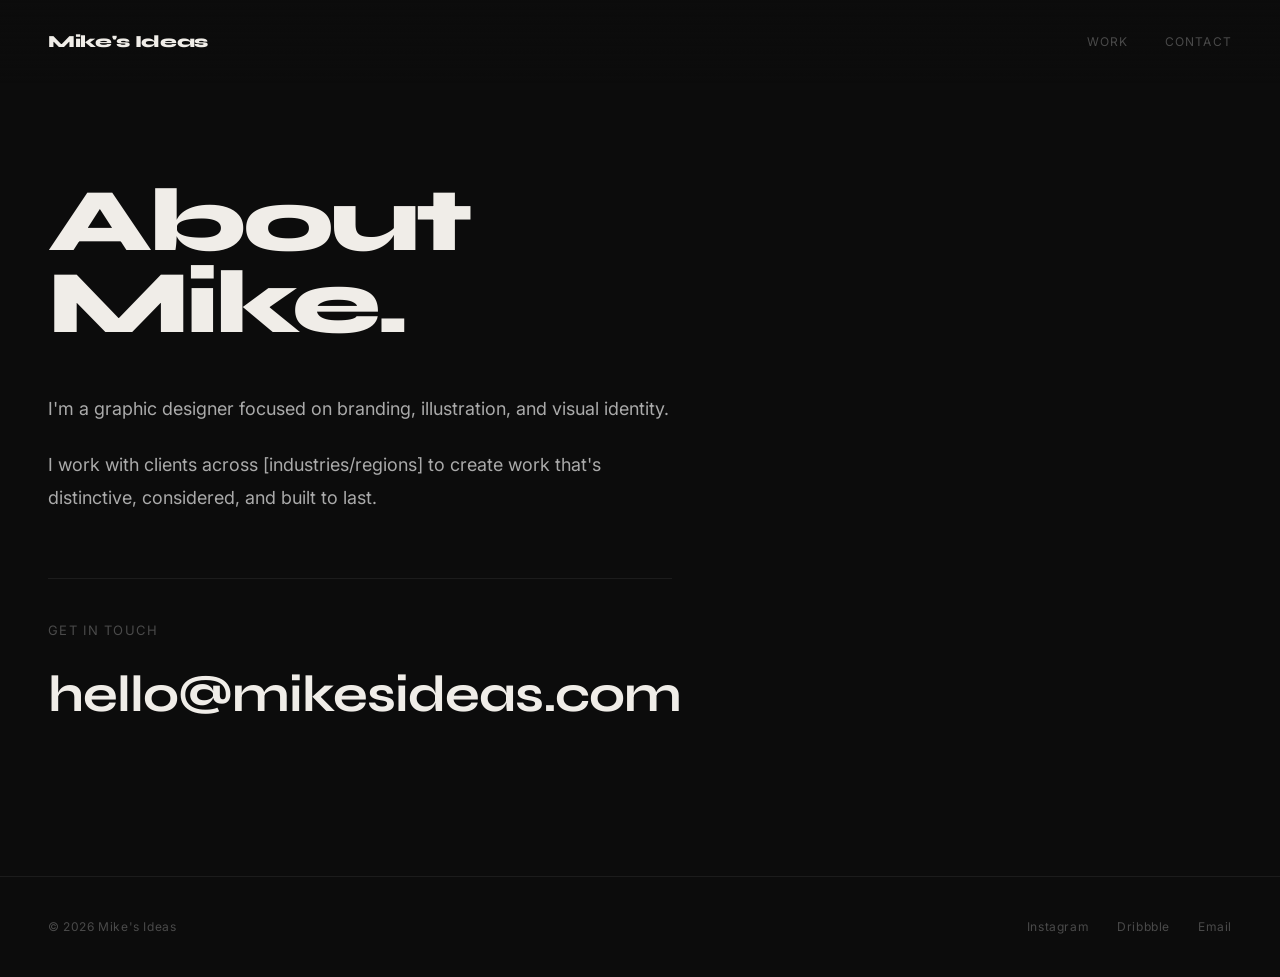
==== about.html @ 26dcf196 "Initial portfolio" ====
<!DOCTYPE html>
<html lang="en">
<head>
  <meta charset="UTF-8" />
  <meta name="viewport" content="width=device-width, initial-scale=1.0" />
  <title>About — Mike's Ideas</title>

  <link rel="preconnect" href="https://fonts.googleapis.com" />
  <link rel="preconnect" href="https://fonts.gstatic.com" crossorigin />
  <link href="https://fonts.googleapis.com/css2?family=Syne:wght@700;800&family=Inter:wght@300;400&display=swap" rel="stylesheet" />
  <link rel="stylesheet" href="css/style.css" />

  <style>
    .about-wrap {
      padding: 180px 48px 140px;
      max-width: 720px;
    }
    .about-wrap h1 {
      font-family: var(--font-display);
      font-size: clamp(40px, 7vw, 96px);
      font-weight: 800;
      letter-spacing: -0.04em;
      line-height: 0.92;
      margin-bottom: 48px;
    }
    .about-wrap p {
      font-size: 18px;
      line-height: 1.8;
      color: #aaa;
      margin-bottom: 24px;
    }
    .about-wrap a {
      color: var(--fg);
      border-bottom: 1px solid #333;
      padding-bottom: 1px;
      transition: border-color 0.2s;
    }
    .about-wrap a:hover {
      border-color: var(--fg);
    }
    .about-contact {
      margin-top: 64px;
      padding-top: 40px;
      border-top: 1px solid var(--border);
    }
    .about-contact p {
      font-size: 13px;
      letter-spacing: 0.1em;
      text-transform: uppercase;
      color: var(--muted);
      margin-bottom: 12px;
    }
    .about-contact a {
      font-family: var(--font-display);
      font-size: clamp(28px, 4vw, 52px);
      font-weight: 700;
      letter-spacing: -0.02em;
      border: none;
      color: var(--fg);
      transition: opacity 0.2s;
    }
    .about-contact a:hover {
      opacity: 0.6;
    }
    @media (max-width: 768px) {
      .about-wrap { padding: 140px 24px 100px; }
    }
  </style>
</head>
<body>

  <!-- ─── Header ─── -->
  <header>
    <a class="logo" href="index.html">Mike's Ideas</a>
    <nav>
      <a href="index.html">Work</a>
      <a href="mailto:hello@mikesideas.com">Contact</a>
    </nav>
  </header>

  <!-- ─── About ─── -->
  <div class="about-wrap">
    <h1>About<br>Mike.</h1>

    <p>
      I'm a graphic designer focused on branding, illustration, and visual identity.
      <!-- Edit this paragraph to tell your story. -->
    </p>

    <p>
      I work with clients across [industries/regions] to create work that's
      distinctive, considered, and built to last.
    </p>

    <div class="about-contact">
      <p>Get in touch</p>
      <a href="mailto:hello@mikesideas.com">hello@mikesideas.com</a>
    </div>
  </div>

  <!-- ─── Footer ─── -->
  <footer>
    <span>© <script>document.write(new Date().getFullYear())</script> Mike's Ideas</span>
    <div class="footer-links">
      <a href="https://instagram.com/" target="_blank" rel="noopener">Instagram</a>
      <a href="https://dribbble.com/" target="_blank" rel="noopener">Dribbble</a>
      <a href="mailto:hello@mikesideas.com">Email</a>
    </div>
  </footer>

</body>
</html>
---- css/style.css ----
/* ─── Reset & Variables ─── */
:root {
  --bg: #0c0c0c;
  --fg: #f0ede8;
  --muted: #4a4a4a;
  --border: #1c1c1c;
  --font-display: 'Syne', sans-serif;
  --font-body: 'Inter', sans-serif;
}

*, *::before, *::after {
  margin: 0;
  padding: 0;
  box-sizing: border-box;
}

html {
  scroll-behavior: smooth;
}

body {
  background: var(--bg);
  color: var(--fg);
  font-family: var(--font-body);
  font-size: 15px;
  line-height: 1.6;
  -webkit-font-smoothing: antialiased;
  overflow-x: hidden;
}

a {
  color: inherit;
  text-decoration: none;
}

img {
  display: block;
  max-width: 100%;
}

/* ─── Header ─── */
header {
  position: fixed;
  top: 0;
  left: 0;
  right: 0;
  z-index: 100;
  display: flex;
  justify-content: space-between;
  align-items: center;
  padding: 28px 48px;
  background: linear-gradient(to bottom, rgba(12,12,12,0.95) 0%, transparent 100%);
}

.logo {
  font-family: var(--font-display);
  font-size: 17px;
  font-weight: 800;
  letter-spacing: -0.02em;
  color: var(--fg);
  transition: opacity 0.2s;
}

.logo:hover {
  opacity: 0.6;
}

nav {
  display: flex;
  gap: 36px;
  align-items: center;
}

nav a {
  font-size: 12px;
  letter-spacing: 0.1em;
  text-transform: uppercase;
  color: var(--muted);
  transition: color 0.2s;
}

nav a:hover {
  color: var(--fg);
}

/* ─── Hero ─── */
.hero {
  padding: 180px 48px 100px;
}

.hero-eyebrow {
  font-size: 12px;
  letter-spacing: 0.15em;
  text-transform: uppercase;
  color: var(--muted);
  margin-bottom: 24px;
}

.hero h1 {
  font-family: var(--font-display);
  font-size: clamp(52px, 9vw, 130px);
  font-weight: 800;
  line-height: 0.92;
  letter-spacing: -0.04em;
  color: var(--fg);
  max-width: 900px;
}

/* ─── Projects List ─── */
.projects-section {
  padding: 60px 48px 140px;
}

.projects-label {
  font-size: 11px;
  letter-spacing: 0.15em;
  text-transform: uppercase;
  color: var(--muted);
  margin-bottom: 32px;
}

.project-item {
  display: grid;
  grid-template-columns: 52px 1fr auto;
  align-items: center;
  gap: 32px;
  padding: 28px 0;
  border-top: 1px solid var(--border);
  cursor: pointer;
  position: relative;
  transition: border-color 0.3s;
}

.project-item:last-child {
  border-bottom: 1px solid var(--border);
}

.project-item:hover {
  border-color: #333;
}

.project-index {
  font-size: 12px;
  color: var(--muted);
  font-variant-numeric: tabular-nums;
  font-family: var(--font-body);
  padding-top: 4px;
}

.project-main {
  display: flex;
  flex-direction: column;
  gap: 8px;
}

.project-title {
  font-family: var(--font-display);
  font-size: clamp(22px, 3.5vw, 44px);
  font-weight: 700;
  letter-spacing: -0.025em;
  line-height: 1;
  color: var(--fg);
  transition: transform 0.4s cubic-bezier(0.16, 1, 0.3, 1);
}

.project-item:hover .project-title {
  transform: translateX(10px);
}

.project-meta {
  display: flex;
  align-items: center;
  gap: 16px;
}

.project-categories {
  display: flex;
  gap: 6px;
  flex-wrap: wrap;
}

.project-category {
  font-size: 10px;
  text-transform: uppercase;
  letter-spacing: 0.1em;
  color: var(--muted);
  border: 1px solid var(--border);
  padding: 3px 10px;
  border-radius: 100px;
  transition: border-color 0.2s, color 0.2s;
}

.project-item:hover .project-category {
  border-color: #333;
  color: #888;
}

.project-year {
  font-size: 12px;
  color: var(--muted);
}

.project-arrow {
  font-size: 24px;
  color: var(--muted);
  opacity: 0;
  transform: translateX(-8px);
  transition: opacity 0.3s, transform 0.3s cubic-bezier(0.16, 1, 0.3, 1);
}

.project-item:hover .project-arrow {
  opacity: 1;
  transform: translateX(0);
}

/* ─── Cursor Preview Image ─── */
#cursor-preview {
  position: fixed;
  pointer-events: none;
  z-index: 200;
  width: 320px;
  height: 220px;
  object-fit: cover;
  opacity: 0;
  transition: opacity 0.35s ease;
  transform: translate(-50%, -60%);
  border-radius: 2px;
  will-change: transform;
}

#cursor-preview.visible {
  opacity: 1;
}

/* ─── Footer ─── */
footer {
  padding: 40px 48px;
  border-top: 1px solid var(--border);
  display: flex;
  justify-content: space-between;
  align-items: center;
  color: var(--muted);
  font-size: 12px;
  letter-spacing: 0.05em;
}

.footer-links {
  display: flex;
  gap: 28px;
}

.footer-links a {
  color: var(--muted);
  transition: color 0.2s;
}

.footer-links a:hover {
  color: var(--fg);
}


/* ════════════════════════════════════════
   PROJECT DETAIL PAGE
   ════════════════════════════════════════ */

.back-link {
  position: fixed;
  top: 28px;
  left: 48px;
  z-index: 100;
  display: flex;
  align-items: center;
  gap: 8px;
  font-size: 12px;
  letter-spacing: 0.1em;
  text-transform: uppercase;
  color: var(--muted);
  transition: color 0.2s;
}

.back-link:hover {
  color: var(--fg);
}

.back-link svg {
  transition: transform 0.2s;
}

.back-link:hover svg {
  transform: translateX(-3px);
}

/* Project Hero */
.project-hero {
  width: 100%;
  height: 70vh;
  min-height: 480px;
  overflow: hidden;
  position: relative;
  background: #111;
}

.project-hero img {
  width: 100%;
  height: 100%;
  object-fit: cover;
  opacity: 0.9;
}

/* Project Info */
.project-info {
  padding: 64px 48px 48px;
  max-width: 800px;
}

.project-info-categories {
  display: flex;
  gap: 8px;
  margin-bottom: 20px;
  flex-wrap: wrap;
}

.project-info-category {
  font-size: 11px;
  text-transform: uppercase;
  letter-spacing: 0.1em;
  color: var(--muted);
  border: 1px solid var(--border);
  padding: 4px 12px;
  border-radius: 100px;
}

.project-info h1 {
  font-family: var(--font-display);
  font-size: clamp(36px, 6vw, 80px);
  font-weight: 800;
  letter-spacing: -0.035em;
  line-height: 0.95;
  margin-bottom: 24px;
}

.project-info-meta {
  font-size: 12px;
  color: var(--muted);
  letter-spacing: 0.05em;
  margin-bottom: 28px;
  text-transform: uppercase;
}

.project-info p {
  font-size: 16px;
  line-height: 1.75;
  color: #aaa;
  max-width: 560px;
}

/* Project Images */
.project-images {
  padding: 48px;
  columns: 2;
  column-gap: 16px;
}

.project-images img {
  width: 100%;
  margin-bottom: 16px;
  break-inside: avoid;
  border-radius: 2px;
  opacity: 0;
  transform: translateY(20px);
  transition: opacity 0.6s ease, transform 0.6s ease;
}

.project-images img.in-view {
  opacity: 1;
  transform: translateY(0);
}

/* ─── Page Transition ─── */
.page-transition {
  position: fixed;
  inset: 0;
  background: var(--bg);
  z-index: 9999;
  transform: translateY(100%);
  transition: transform 0.5s cubic-bezier(0.76, 0, 0.24, 1);
}

.page-transition.active {
  transform: translateY(0);
}

/* ─── Error State ─── */
.error-state {
  padding: 200px 48px;
  text-align: center;
}

.error-state h2 {
  font-family: var(--font-display);
  font-size: 48px;
  margin-bottom: 16px;
}

.error-state p {
  color: var(--muted);
}

/* ─── Responsive ─── */
@media (max-width: 768px) {
  header {
    padding: 20px 24px;
  }

  .hero {
    padding: 140px 24px 64px;
  }

  .projects-section {
    padding: 40px 24px 100px;
  }

  .project-item {
    grid-template-columns: 36px 1fr auto;
    gap: 16px;
    padding: 20px 0;
  }

  .project-arrow {
    display: none;
  }

  footer {
    padding: 32px 24px;
    flex-direction: column;
    gap: 16px;
    text-align: center;
  }

  .back-link {
    left: 24px;
    top: 20px;
  }

  .project-info {
    padding: 40px 24px 32px;
  }

  .project-images {
    padding: 24px;
    columns: 1;
  }

  #cursor-preview {
    display: none;
  }
}
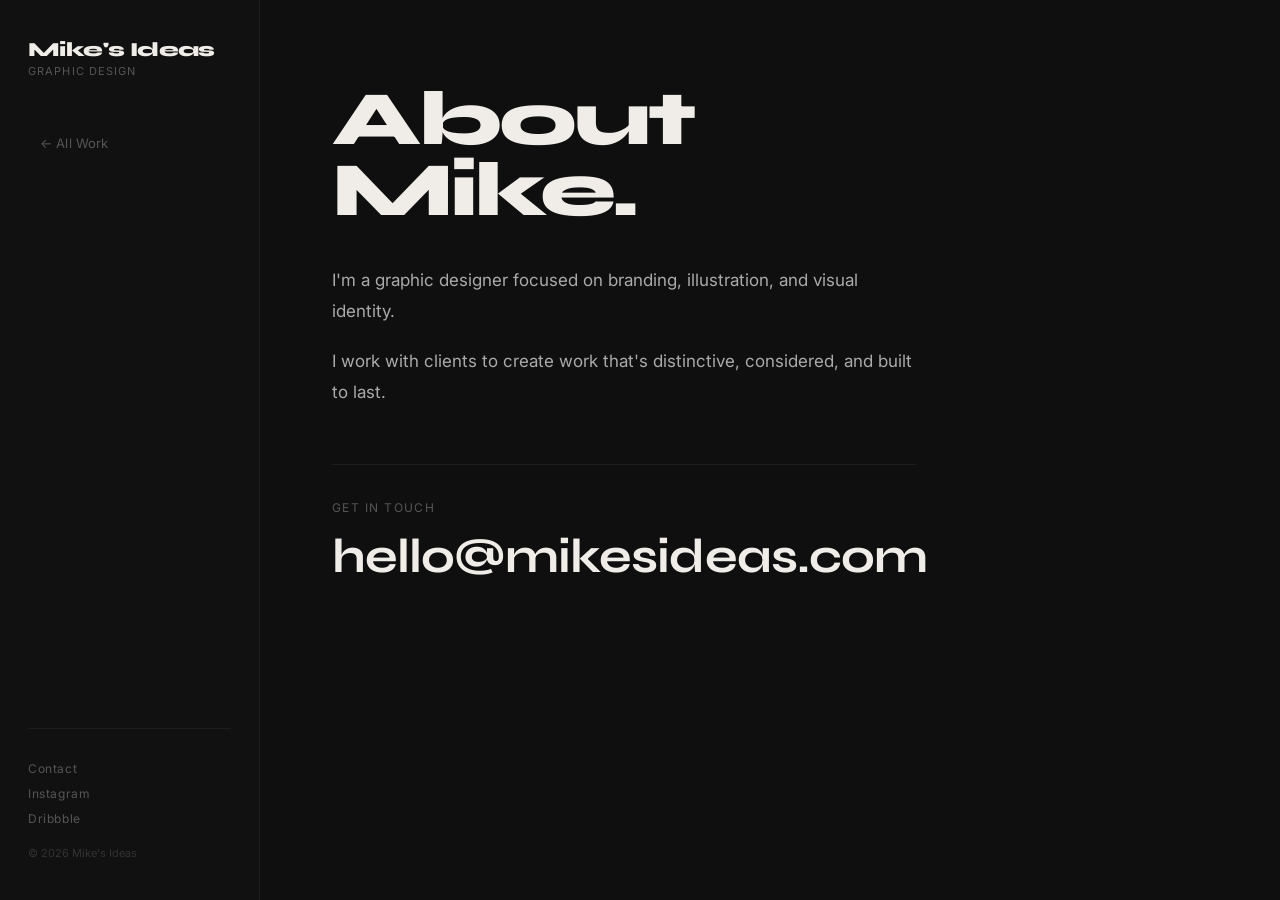
==== commit dd85d849: "Redesign: masonry grid + sidebar + lightbox popout" ====
--- a/about.html
+++ b/about.html
@@ -4,109 +4,48 @@
   <meta charset="UTF-8" />
   <meta name="viewport" content="width=device-width, initial-scale=1.0" />
   <title>About — Mike's Ideas</title>
-
   <link rel="preconnect" href="https://fonts.googleapis.com" />
   <link rel="preconnect" href="https://fonts.gstatic.com" crossorigin />
   <link href="https://fonts.googleapis.com/css2?family=Syne:wght@700;800&family=Inter:wght@300;400&display=swap" rel="stylesheet" />
   <link rel="stylesheet" href="css/style.css" />
-
-  <style>
-    .about-wrap {
-      padding: 180px 48px 140px;
-      max-width: 720px;
-    }
-    .about-wrap h1 {
-      font-family: var(--font-display);
-      font-size: clamp(40px, 7vw, 96px);
-      font-weight: 800;
-      letter-spacing: -0.04em;
-      line-height: 0.92;
-      margin-bottom: 48px;
-    }
-    .about-wrap p {
-      font-size: 18px;
-      line-height: 1.8;
-      color: #aaa;
-      margin-bottom: 24px;
-    }
-    .about-wrap a {
-      color: var(--fg);
-      border-bottom: 1px solid #333;
-      padding-bottom: 1px;
-      transition: border-color 0.2s;
-    }
-    .about-wrap a:hover {
-      border-color: var(--fg);
-    }
-    .about-contact {
-      margin-top: 64px;
-      padding-top: 40px;
-      border-top: 1px solid var(--border);
-    }
-    .about-contact p {
-      font-size: 13px;
-      letter-spacing: 0.1em;
-      text-transform: uppercase;
-      color: var(--muted);
-      margin-bottom: 12px;
-    }
-    .about-contact a {
-      font-family: var(--font-display);
-      font-size: clamp(28px, 4vw, 52px);
-      font-weight: 700;
-      letter-spacing: -0.02em;
-      border: none;
-      color: var(--fg);
-      transition: opacity 0.2s;
-    }
-    .about-contact a:hover {
-      opacity: 0.6;
-    }
-    @media (max-width: 768px) {
-      .about-wrap { padding: 140px 24px 100px; }
-    }
-  </style>
 </head>
 <body>
 
-  <!-- ─── Header ─── -->
-  <header>
-    <a class="logo" href="index.html">Mike's Ideas</a>
-    <nav>
-      <a href="index.html">Work</a>
-      <a href="mailto:hello@mikesideas.com">Contact</a>
-    </nav>
-  </header>
+  <aside class="sidebar">
+    <div class="sidebar-top">
+      <div class="logo">
+        <a href="index.html" class="logo-name">Mike's Ideas</a>
+        <span class="logo-sub">Graphic Design</span>
+      </div>
+      <nav class="filter-nav">
+        <a href="index.html" class="filter-btn">← All Work</a>
+      </nav>
+    </div>
+    <div class="sidebar-bottom">
+      <div class="sidebar-links">
+        <a href="mailto:hello@mikesideas.com">Contact</a>
+        <a href="https://instagram.com/" target="_blank" rel="noopener">Instagram</a>
+        <a href="https://dribbble.com/" target="_blank" rel="noopener">Dribbble</a>
+      </div>
+      <p class="sidebar-copy">© <script>document.write(new Date().getFullYear())</script> Mike's Ideas</p>
+    </div>
+  </aside>
 
-  <!-- ─── About ─── -->
-  <div class="about-wrap">
-    <h1>About<br>Mike.</h1>
-
-    <p>
-      I'm a graphic designer focused on branding, illustration, and visual identity.
-      <!-- Edit this paragraph to tell your story. -->
-    </p>
-
-    <p>
-      I work with clients across [industries/regions] to create work that's
-      distinctive, considered, and built to last.
-    </p>
-
-    <div class="about-contact">
-      <p>Get in touch</p>
-      <a href="mailto:hello@mikesideas.com">hello@mikesideas.com</a>
+  <main class="main">
+    <div class="about-wrap">
+      <h1>About<br>Mike.</h1>
+      <p>
+        I'm a graphic designer focused on branding, illustration, and visual identity.
+      </p>
+      <p>
+        I work with clients to create work that's distinctive, considered, and built to last.
+      </p>
+      <div class="about-contact">
+        <p>Get in touch</p>
+        <a href="mailto:hello@mikesideas.com">hello@mikesideas.com</a>
+      </div>
     </div>
-  </div>
-
-  <!-- ─── Footer ─── -->
-  <footer>
-    <span>© <script>document.write(new Date().getFullYear())</script> Mike's Ideas</span>
-    <div class="footer-links">
-      <a href="https://instagram.com/" target="_blank" rel="noopener">Instagram</a>
-      <a href="https://dribbble.com/" target="_blank" rel="noopener">Dribbble</a>
-      <a href="mailto:hello@mikesideas.com">Email</a>
-    </div>
-  </footer>
+  </main>
 
 </body>
 </html>
--- a/css/style.css
+++ b/css/style.css
@@ -1,457 +1,453 @@
-/* ─── Reset & Variables ─── */
+/* ─────────────────────────────────────────
+   Mike's Ideas — Masonry Portfolio
+   ───────────────────────────────────────── */
+
 :root {
-  --bg: #0c0c0c;
+  --sidebar-w: 260px;
+  --bg: #0f0f0f;
+  --sidebar-bg: #111;
   --fg: #f0ede8;
-  --muted: #4a4a4a;
-  --border: #1c1c1c;
+  --muted: #555;
+  --border: #1e1e1e;
+  --accent: #f0ede8;
   --font-display: 'Syne', sans-serif;
   --font-body: 'Inter', sans-serif;
-}
-
-*, *::before, *::after {
-  margin: 0;
-  padding: 0;
-  box-sizing: border-box;
-}
-
-html {
-  scroll-behavior: smooth;
-}
+  --transition: 0.3s cubic-bezier(0.16, 1, 0.3, 1);
+}
+
+*, *::before, *::after { margin: 0; padding: 0; box-sizing: border-box; }
+
+html { height: 100%; }
 
 body {
   background: var(--bg);
   color: var(--fg);
   font-family: var(--font-body);
-  font-size: 15px;
-  line-height: 1.6;
   -webkit-font-smoothing: antialiased;
-  overflow-x: hidden;
-}
-
-a {
-  color: inherit;
-  text-decoration: none;
-}
-
-img {
-  display: block;
-  max-width: 100%;
-}
-
-/* ─── Header ─── */
-header {
+  display: flex;
+  min-height: 100vh;
+}
+
+a { color: inherit; text-decoration: none; }
+img { display: block; max-width: 100%; }
+button { cursor: pointer; border: none; background: none; color: inherit; font: inherit; }
+
+
+/* ════════════════════════════════
+   SIDEBAR
+   ════════════════════════════════ */
+
+.sidebar {
   position: fixed;
-  top: 0;
-  left: 0;
-  right: 0;
-  z-index: 100;
-  display: flex;
+  top: 0; left: 0; bottom: 0;
+  width: var(--sidebar-w);
+  background: var(--sidebar-bg);
+  border-right: 1px solid var(--border);
+  display: flex;
+  flex-direction: column;
   justify-content: space-between;
-  align-items: center;
-  padding: 28px 48px;
-  background: linear-gradient(to bottom, rgba(12,12,12,0.95) 0%, transparent 100%);
-}
-
+  padding: 40px 28px;
+  z-index: 50;
+  overflow-y: auto;
+}
+
+/* Logo */
 .logo {
+  display: flex;
+  flex-direction: column;
+  gap: 4px;
+  margin-bottom: 48px;
+}
+
+.logo-name {
   font-family: var(--font-display);
-  font-size: 17px;
+  font-size: 20px;
   font-weight: 800;
-  letter-spacing: -0.02em;
-  color: var(--fg);
-  transition: opacity 0.2s;
-}
-
-.logo:hover {
-  opacity: 0.6;
-}
-
-nav {
-  display: flex;
-  gap: 36px;
-  align-items: center;
-}
-
-nav a {
-  font-size: 12px;
+  letter-spacing: -0.03em;
+  line-height: 1;
+  color: var(--fg);
+}
+
+.logo-sub {
+  font-size: 11px;
   letter-spacing: 0.1em;
   text-transform: uppercase;
   color: var(--muted);
+}
+
+/* Filter Nav */
+.filter-nav {
+  display: flex;
+  flex-direction: column;
+  gap: 2px;
+}
+
+.filter-btn {
+  text-align: left;
+  padding: 9px 12px;
+  border-radius: 6px;
+  font-size: 13px;
+  letter-spacing: 0.01em;
+  color: var(--muted);
+  transition: background var(--transition), color var(--transition);
+  text-transform: capitalize;
+}
+
+.filter-btn:hover {
+  color: var(--fg);
+  background: rgba(255,255,255,0.04);
+}
+
+.filter-btn.active {
+  color: var(--fg);
+  background: rgba(255,255,255,0.08);
+  font-weight: 500;
+}
+
+/* Sidebar Bottom */
+.sidebar-bottom {
+  padding-top: 32px;
+  border-top: 1px solid var(--border);
+}
+
+.sidebar-links {
+  display: flex;
+  flex-direction: column;
+  gap: 10px;
+  margin-bottom: 20px;
+}
+
+.sidebar-links a {
+  font-size: 12px;
+  color: var(--muted);
+  letter-spacing: 0.05em;
   transition: color 0.2s;
 }
 
-nav a:hover {
-  color: var(--fg);
-}
-
-/* ─── Hero ─── */
-.hero {
-  padding: 180px 48px 100px;
-}
-
-.hero-eyebrow {
-  font-size: 12px;
-  letter-spacing: 0.15em;
-  text-transform: uppercase;
-  color: var(--muted);
-  margin-bottom: 24px;
-}
-
-.hero h1 {
+.sidebar-links a:hover { color: var(--fg); }
+
+.sidebar-copy {
+  font-size: 11px;
+  color: #333;
+}
+
+/* Mobile Header */
+.mobile-header {
+  display: none;
+  position: fixed;
+  top: 0; left: 0; right: 0;
+  z-index: 60;
+  height: 56px;
+  background: var(--sidebar-bg);
+  border-bottom: 1px solid var(--border);
+  padding: 0 20px;
+  align-items: center;
+  justify-content: space-between;
+}
+
+.menu-toggle {
+  display: flex;
+  flex-direction: column;
+  gap: 5px;
+  padding: 4px;
+}
+
+.menu-toggle span {
+  display: block;
+  width: 22px;
+  height: 1.5px;
+  background: var(--fg);
+  transition: var(--transition);
+}
+
+
+/* ════════════════════════════════
+   MAIN / MASONRY GRID
+   ════════════════════════════════ */
+
+.main {
+  margin-left: var(--sidebar-w);
+  padding: 24px;
+  flex: 1;
+  min-height: 100vh;
+}
+
+.masonry-grid {
+  columns: 3;
+  column-gap: 12px;
+}
+
+.grid-item {
+  break-inside: avoid;
+  margin-bottom: 12px;
+  position: relative;
+  overflow: hidden;
+  border-radius: 4px;
+  cursor: pointer;
+  background: #1a1a1a;
+}
+
+.grid-item img {
+  width: 100%;
+  height: auto;
+  display: block;
+  transition: transform 0.5s cubic-bezier(0.16, 1, 0.3, 1), opacity 0.4s ease;
+  opacity: 0;
+}
+
+.grid-item img.loaded {
+  opacity: 1;
+}
+
+.grid-item:hover img {
+  transform: scale(1.03);
+}
+
+/* Hover overlay */
+.grid-item-overlay {
+  position: absolute;
+  inset: 0;
+  background: linear-gradient(to top, rgba(0,0,0,0.75) 0%, transparent 50%);
+  opacity: 0;
+  transition: opacity var(--transition);
+  display: flex;
+  flex-direction: column;
+  justify-content: flex-end;
+  padding: 16px;
+}
+
+.grid-item:hover .grid-item-overlay {
+  opacity: 1;
+}
+
+.grid-item-title {
   font-family: var(--font-display);
-  font-size: clamp(52px, 9vw, 130px);
-  font-weight: 800;
-  line-height: 0.92;
-  letter-spacing: -0.04em;
-  color: var(--fg);
-  max-width: 900px;
-}
-
-/* ─── Projects List ─── */
-.projects-section {
-  padding: 60px 48px 140px;
-}
-
-.projects-label {
-  font-size: 11px;
-  letter-spacing: 0.15em;
-  text-transform: uppercase;
-  color: var(--muted);
-  margin-bottom: 32px;
-}
-
-.project-item {
-  display: grid;
-  grid-template-columns: 52px 1fr auto;
-  align-items: center;
-  gap: 32px;
-  padding: 28px 0;
-  border-top: 1px solid var(--border);
-  cursor: pointer;
-  position: relative;
-  transition: border-color 0.3s;
-}
-
-.project-item:last-child {
-  border-bottom: 1px solid var(--border);
-}
-
-.project-item:hover {
-  border-color: #333;
-}
-
-.project-index {
-  font-size: 12px;
-  color: var(--muted);
-  font-variant-numeric: tabular-nums;
-  font-family: var(--font-body);
-  padding-top: 4px;
-}
-
-.project-main {
-  display: flex;
-  flex-direction: column;
-  gap: 8px;
-}
-
-.project-title {
-  font-family: var(--font-display);
-  font-size: clamp(22px, 3.5vw, 44px);
+  font-size: 15px;
   font-weight: 700;
-  letter-spacing: -0.025em;
-  line-height: 1;
-  color: var(--fg);
-  transition: transform 0.4s cubic-bezier(0.16, 1, 0.3, 1);
-}
-
-.project-item:hover .project-title {
-  transform: translateX(10px);
-}
-
-.project-meta {
-  display: flex;
-  align-items: center;
-  gap: 16px;
-}
-
-.project-categories {
-  display: flex;
-  gap: 6px;
-  flex-wrap: wrap;
-}
-
-.project-category {
+  letter-spacing: -0.01em;
+  color: #fff;
+  line-height: 1.2;
+  margin-bottom: 4px;
+}
+
+.grid-item-cat {
   font-size: 10px;
   text-transform: uppercase;
   letter-spacing: 0.1em;
-  color: var(--muted);
-  border: 1px solid var(--border);
-  padding: 3px 10px;
-  border-radius: 100px;
-  transition: border-color 0.2s, color 0.2s;
-}
-
-.project-item:hover .project-category {
-  border-color: #333;
-  color: #888;
-}
-
-.project-year {
-  font-size: 12px;
-  color: var(--muted);
-}
-
-.project-arrow {
-  font-size: 24px;
-  color: var(--muted);
+  color: rgba(255,255,255,0.6);
+}
+
+.empty-state {
+  color: var(--muted);
+  font-size: 14px;
+  padding: 80px 0;
+  text-align: center;
+}
+
+
+/* ════════════════════════════════
+   LIGHTBOX
+   ════════════════════════════════ */
+
+.lightbox {
+  position: fixed;
+  inset: 0;
+  z-index: 200;
+  background: rgba(0,0,0,0.95);
+  display: flex;
+  align-items: center;
+  justify-content: center;
   opacity: 0;
-  transform: translateX(-8px);
-  transition: opacity 0.3s, transform 0.3s cubic-bezier(0.16, 1, 0.3, 1);
-}
-
-.project-item:hover .project-arrow {
+  pointer-events: none;
+  transition: opacity 0.3s ease;
+}
+
+.lightbox.open {
   opacity: 1;
-  transform: translateX(0);
-}
-
-/* ─── Cursor Preview Image ─── */
-#cursor-preview {
-  position: fixed;
-  pointer-events: none;
-  z-index: 200;
-  width: 320px;
-  height: 220px;
-  object-fit: cover;
-  opacity: 0;
-  transition: opacity 0.35s ease;
-  transform: translate(-50%, -60%);
-  border-radius: 2px;
-  will-change: transform;
-}
-
-#cursor-preview.visible {
-  opacity: 1;
-}
-
-/* ─── Footer ─── */
-footer {
-  padding: 40px 48px;
-  border-top: 1px solid var(--border);
-  display: flex;
-  justify-content: space-between;
+  pointer-events: all;
+}
+
+.lightbox-inner {
+  display: flex;
+  flex-direction: column;
   align-items: center;
-  color: var(--muted);
-  font-size: 12px;
-  letter-spacing: 0.05em;
-}
-
-.footer-links {
-  display: flex;
-  gap: 28px;
-}
-
-.footer-links a {
-  color: var(--muted);
-  transition: color 0.2s;
-}
-
-.footer-links a:hover {
-  color: var(--fg);
-}
-
-
-/* ════════════════════════════════════════
-   PROJECT DETAIL PAGE
-   ════════════════════════════════════════ */
-
-.back-link {
-  position: fixed;
-  top: 28px;
-  left: 48px;
-  z-index: 100;
+  max-width: 90vw;
+  max-height: 90vh;
+  gap: 20px;
+}
+
+.lightbox-img-wrap {
   display: flex;
   align-items: center;
-  gap: 8px;
-  font-size: 12px;
-  letter-spacing: 0.1em;
-  text-transform: uppercase;
-  color: var(--muted);
-  transition: color 0.2s;
-}
-
-.back-link:hover {
-  color: var(--fg);
-}
-
-.back-link svg {
-  transition: transform 0.2s;
-}
-
-.back-link:hover svg {
-  transform: translateX(-3px);
-}
-
-/* Project Hero */
-.project-hero {
-  width: 100%;
-  height: 70vh;
-  min-height: 480px;
+  justify-content: center;
+  max-height: 78vh;
   overflow: hidden;
-  position: relative;
-  background: #111;
-}
-
-.project-hero img {
-  width: 100%;
-  height: 100%;
-  object-fit: cover;
-  opacity: 0.9;
-}
-
-/* Project Info */
-.project-info {
-  padding: 64px 48px 48px;
-  max-width: 800px;
-}
-
-.project-info-categories {
-  display: flex;
-  gap: 8px;
-  margin-bottom: 20px;
-  flex-wrap: wrap;
-}
-
-.project-info-category {
+}
+
+.lightbox-img {
+  max-width: 85vw;
+  max-height: 78vh;
+  object-fit: contain;
+  border-radius: 3px;
+  transition: opacity 0.25s ease;
+}
+
+.lightbox-info {
+  text-align: center;
+}
+
+.lightbox-category {
   font-size: 11px;
   text-transform: uppercase;
-  letter-spacing: 0.1em;
-  color: var(--muted);
-  border: 1px solid var(--border);
-  padding: 4px 12px;
-  border-radius: 100px;
-}
-
-.project-info h1 {
+  letter-spacing: 0.12em;
+  color: var(--muted);
+  display: block;
+  margin-bottom: 6px;
+}
+
+.lightbox-title {
+  font-family: var(--font-display);
+  font-size: 22px;
+  font-weight: 700;
+  letter-spacing: -0.02em;
+  color: var(--fg);
+  margin-bottom: 6px;
+}
+
+.lightbox-desc {
+  font-size: 13px;
+  color: var(--muted);
+  max-width: 480px;
+}
+
+/* Lightbox Controls */
+.lightbox-close {
+  position: fixed;
+  top: 24px; right: 28px;
+  font-size: 24px;
+  color: var(--muted);
+  z-index: 210;
+  width: 40px; height: 40px;
+  display: flex; align-items: center; justify-content: center;
+  border-radius: 50%;
+  transition: color 0.2s, background 0.2s;
+}
+
+.lightbox-close:hover {
+  color: var(--fg);
+  background: rgba(255,255,255,0.08);
+}
+
+.lightbox-prev,
+.lightbox-next {
+  position: fixed;
+  top: 50%;
+  transform: translateY(-50%);
+  font-size: 48px;
+  color: var(--muted);
+  width: 60px; height: 80px;
+  display: flex; align-items: center; justify-content: center;
+  transition: color 0.2s;
+  z-index: 210;
+  line-height: 1;
+}
+
+.lightbox-prev { left: 12px; }
+.lightbox-next { right: 12px; }
+
+.lightbox-prev:hover,
+.lightbox-next:hover { color: var(--fg); }
+
+
+/* ════════════════════════════════
+   ABOUT PAGE
+   ════════════════════════════════ */
+
+.about-wrap {
+  max-width: 680px;
+  padding: 60px 48px 120px;
+}
+
+.about-wrap h1 {
   font-family: var(--font-display);
   font-size: clamp(36px, 6vw, 80px);
   font-weight: 800;
-  letter-spacing: -0.035em;
-  line-height: 0.95;
-  margin-bottom: 24px;
-}
-
-.project-info-meta {
+  letter-spacing: -0.04em;
+  line-height: 0.92;
+  margin-bottom: 40px;
+}
+
+.about-wrap p {
+  font-size: 17px;
+  line-height: 1.8;
+  color: #aaa;
+  margin-bottom: 20px;
+}
+
+.about-contact {
+  margin-top: 56px;
+  padding-top: 32px;
+  border-top: 1px solid var(--border);
+}
+
+.about-contact p {
+  font-size: 11px;
+  letter-spacing: 0.12em;
+  text-transform: uppercase;
+  color: var(--muted);
+  margin-bottom: 10px;
   font-size: 12px;
-  color: var(--muted);
-  letter-spacing: 0.05em;
-  margin-bottom: 28px;
-  text-transform: uppercase;
-}
-
-.project-info p {
-  font-size: 16px;
-  line-height: 1.75;
-  color: #aaa;
-  max-width: 560px;
-}
-
-/* Project Images */
-.project-images {
-  padding: 48px;
-  columns: 2;
-  column-gap: 16px;
-}
-
-.project-images img {
-  width: 100%;
-  margin-bottom: 16px;
-  break-inside: avoid;
-  border-radius: 2px;
-  opacity: 0;
-  transform: translateY(20px);
-  transition: opacity 0.6s ease, transform 0.6s ease;
-}
-
-.project-images img.in-view {
-  opacity: 1;
-  transform: translateY(0);
-}
-
-/* ─── Page Transition ─── */
-.page-transition {
-  position: fixed;
-  inset: 0;
-  background: var(--bg);
-  z-index: 9999;
-  transform: translateY(100%);
-  transition: transform 0.5s cubic-bezier(0.76, 0, 0.24, 1);
-}
-
-.page-transition.active {
-  transform: translateY(0);
-}
-
-/* ─── Error State ─── */
-.error-state {
-  padding: 200px 48px;
-  text-align: center;
-}
-
-.error-state h2 {
+}
+
+.about-contact a {
   font-family: var(--font-display);
-  font-size: 48px;
-  margin-bottom: 16px;
-}
-
-.error-state p {
-  color: var(--muted);
-}
-
-/* ─── Responsive ─── */
+  font-size: clamp(24px, 4vw, 48px);
+  font-weight: 700;
+  letter-spacing: -0.02em;
+  color: var(--fg);
+  transition: opacity 0.2s;
+}
+
+.about-contact a:hover { opacity: 0.5; }
+
+
+/* ════════════════════════════════
+   RESPONSIVE
+   ════════════════════════════════ */
+
+@media (max-width: 1100px) {
+  .masonry-grid { columns: 2; }
+}
+
 @media (max-width: 768px) {
-  header {
-    padding: 20px 24px;
+  :root { --sidebar-w: 0px; }
+
+  .sidebar {
+    transform: translateX(-100%);
+    width: 260px;
+    transition: transform var(--transition);
+    z-index: 70;
   }
 
-  .hero {
-    padding: 140px 24px 64px;
+  .sidebar.open {
+    transform: translateX(0);
   }
 
-  .projects-section {
-    padding: 40px 24px 100px;
+  .mobile-header { display: flex; }
+
+  .main {
+    margin-left: 0;
+    padding: 72px 12px 24px;
   }
 
-  .project-item {
-    grid-template-columns: 36px 1fr auto;
-    gap: 16px;
-    padding: 20px 0;
-  }
-
-  .project-arrow {
-    display: none;
-  }
-
-  footer {
-    padding: 32px 24px;
-    flex-direction: column;
-    gap: 16px;
-    text-align: center;
-  }
-
-  .back-link {
-    left: 24px;
-    top: 20px;
-  }
-
-  .project-info {
-    padding: 40px 24px 32px;
-  }
-
-  .project-images {
-    padding: 24px;
-    columns: 1;
-  }
-
-  #cursor-preview {
-    display: none;
-  }
-}
+  .masonry-grid { columns: 2; column-gap: 8px; }
+  .grid-item { margin-bottom: 8px; }
+
+  .lightbox-prev { left: 4px; }
+  .lightbox-next { right: 4px; }
+  .lightbox-prev, .lightbox-next { font-size: 36px; width: 40px; }
+}
+
+@media (max-width: 480px) {
+  .masonry-grid { columns: 1; }
+}
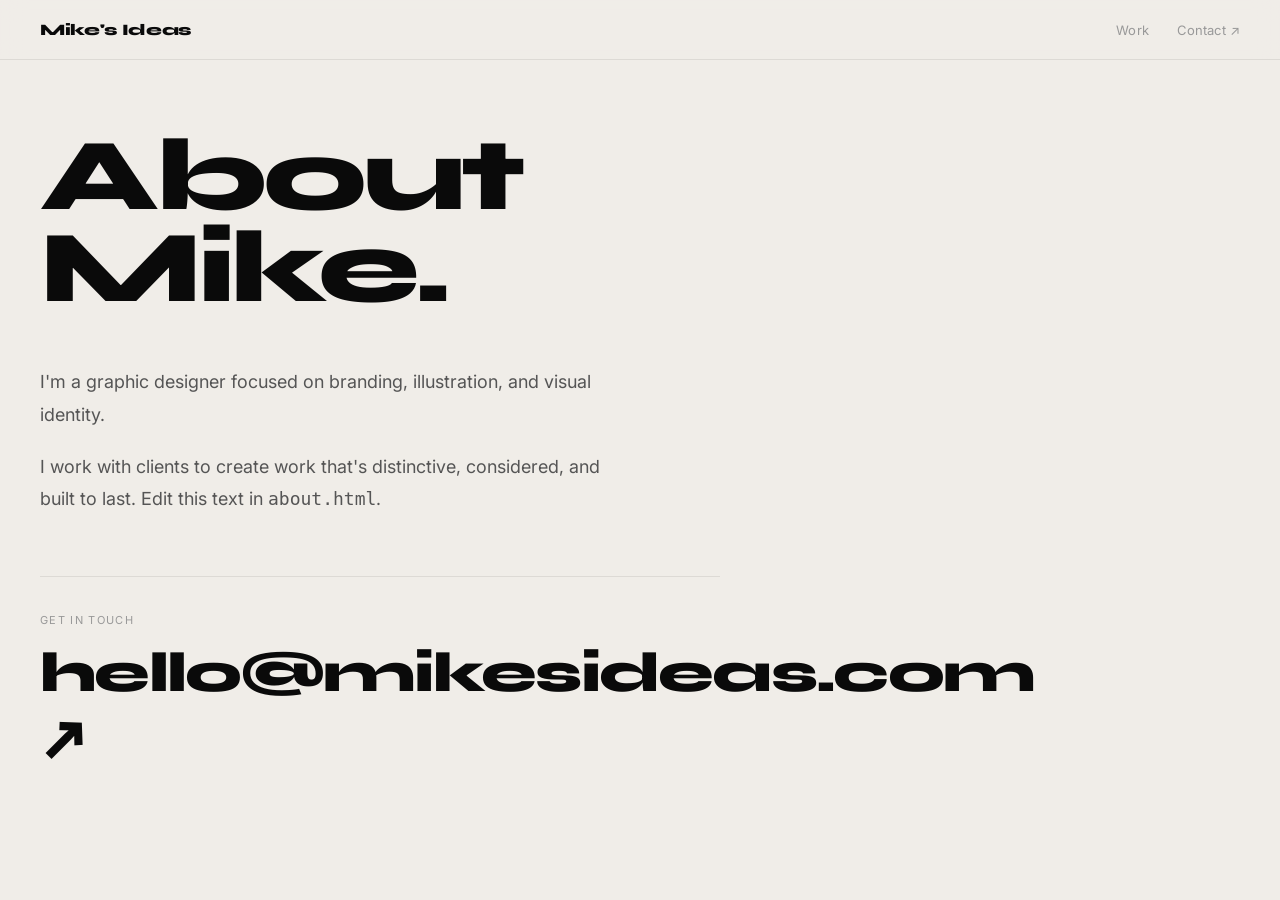
==== commit 6bf4ee28: "Full redesign: editorial layout, cream bg, bold type, clean grid, lightbox" ====
--- a/about.html
+++ b/about.html
@@ -11,41 +11,28 @@
 </head>
 <body>
 
-  <aside class="sidebar">
-    <div class="sidebar-top">
-      <div class="logo">
-        <a href="index.html" class="logo-name">Mike's Ideas</a>
-        <span class="logo-sub">Graphic Design</span>
-      </div>
-      <nav class="filter-nav">
-        <a href="index.html" class="filter-btn">← All Work</a>
-      </nav>
+  <header class="header">
+    <a class="header-logo" href="index.html">Mike's Ideas</a>
+    <nav class="header-nav">
+      <a href="index.html">Work</a>
+      <a href="mailto:hello@mikesideas.com">Contact ↗</a>
+    </nav>
+  </header>
+
+  <div class="about-page">
+    <h1>About<br>Mike.</h1>
+    <p>
+      I'm a graphic designer focused on branding, illustration, and visual identity.
+    </p>
+    <p>
+      I work with clients to create work that's distinctive, considered, and built to last.
+      Edit this text in <code>about.html</code>.
+    </p>
+    <div class="about-cta">
+      <span class="about-cta-label">Get in touch</span>
+      <a href="mailto:hello@mikesideas.com">hello@mikesideas.com ↗</a>
     </div>
-    <div class="sidebar-bottom">
-      <div class="sidebar-links">
-        <a href="mailto:hello@mikesideas.com">Contact</a>
-        <a href="https://instagram.com/" target="_blank" rel="noopener">Instagram</a>
-        <a href="https://dribbble.com/" target="_blank" rel="noopener">Dribbble</a>
-      </div>
-      <p class="sidebar-copy">© <script>document.write(new Date().getFullYear())</script> Mike's Ideas</p>
-    </div>
-  </aside>
-
-  <main class="main">
-    <div class="about-wrap">
-      <h1>About<br>Mike.</h1>
-      <p>
-        I'm a graphic designer focused on branding, illustration, and visual identity.
-      </p>
-      <p>
-        I work with clients to create work that's distinctive, considered, and built to last.
-      </p>
-      <div class="about-contact">
-        <p>Get in touch</p>
-        <a href="mailto:hello@mikesideas.com">hello@mikesideas.com</a>
-      </div>
-    </div>
-  </main>
+  </div>
 
 </body>
 </html>
--- a/css/style.css
+++ b/css/style.css
@@ -1,248 +1,281 @@
 /* ─────────────────────────────────────────
-   Mike's Ideas — Masonry Portfolio
+   Mike's Ideas — Editorial Portfolio
    ───────────────────────────────────────── */
 
 :root {
-  --sidebar-w: 260px;
-  --bg: #0f0f0f;
-  --sidebar-bg: #111;
-  --fg: #f0ede8;
-  --muted: #555;
-  --border: #1e1e1e;
-  --accent: #f0ede8;
+  --bg:      #f0ede8;
+  --fg:      #0a0a0a;
+  --muted:   #999;
+  --border:  #dddad5;
+  --white:   #ffffff;
   --font-display: 'Syne', sans-serif;
-  --font-body: 'Inter', sans-serif;
-  --transition: 0.3s cubic-bezier(0.16, 1, 0.3, 1);
+  --font-body:    'Inter', sans-serif;
+  --ease:    cubic-bezier(0.16, 1, 0.3, 1);
 }
 
 *, *::before, *::after { margin: 0; padding: 0; box-sizing: border-box; }
-
-html { height: 100%; }
+html { font-size: 16px; }
 
 body {
   background: var(--bg);
   color: var(--fg);
   font-family: var(--font-body);
   -webkit-font-smoothing: antialiased;
-  display: flex;
   min-height: 100vh;
 }
 
 a { color: inherit; text-decoration: none; }
 img { display: block; max-width: 100%; }
-button { cursor: pointer; border: none; background: none; color: inherit; font: inherit; }
-
-
-/* ════════════════════════════════
-   SIDEBAR
-   ════════════════════════════════ */
-
-.sidebar {
-  position: fixed;
-  top: 0; left: 0; bottom: 0;
-  width: var(--sidebar-w);
-  background: var(--sidebar-bg);
-  border-right: 1px solid var(--border);
-  display: flex;
-  flex-direction: column;
-  justify-content: space-between;
-  padding: 40px 28px;
-  z-index: 50;
-  overflow-y: auto;
-}
-
-/* Logo */
-.logo {
-  display: flex;
-  flex-direction: column;
-  gap: 4px;
-  margin-bottom: 48px;
-}
-
-.logo-name {
-  font-family: var(--font-display);
-  font-size: 20px;
-  font-weight: 800;
-  letter-spacing: -0.03em;
-  line-height: 1;
-  color: var(--fg);
-}
-
-.logo-sub {
-  font-size: 11px;
-  letter-spacing: 0.1em;
-  text-transform: uppercase;
-  color: var(--muted);
-}
-
-/* Filter Nav */
-.filter-nav {
-  display: flex;
-  flex-direction: column;
-  gap: 2px;
-}
-
-.filter-btn {
-  text-align: left;
-  padding: 9px 12px;
-  border-radius: 6px;
-  font-size: 13px;
-  letter-spacing: 0.01em;
-  color: var(--muted);
-  transition: background var(--transition), color var(--transition);
-  text-transform: capitalize;
-}
-
-.filter-btn:hover {
-  color: var(--fg);
-  background: rgba(255,255,255,0.04);
-}
-
-.filter-btn.active {
-  color: var(--fg);
-  background: rgba(255,255,255,0.08);
-  font-weight: 500;
-}
-
-/* Sidebar Bottom */
-.sidebar-bottom {
-  padding-top: 32px;
-  border-top: 1px solid var(--border);
-}
-
-.sidebar-links {
-  display: flex;
-  flex-direction: column;
-  gap: 10px;
-  margin-bottom: 20px;
-}
-
-.sidebar-links a {
-  font-size: 12px;
-  color: var(--muted);
-  letter-spacing: 0.05em;
-  transition: color 0.2s;
-}
-
-.sidebar-links a:hover { color: var(--fg); }
-
-.sidebar-copy {
-  font-size: 11px;
-  color: #333;
-}
-
-/* Mobile Header */
-.mobile-header {
-  display: none;
+button { cursor: pointer; border: none; background: none; font: inherit; color: inherit; }
+
+
+/* ════════════════════════════════
+   HEADER
+   ════════════════════════════════ */
+
+.header {
   position: fixed;
   top: 0; left: 0; right: 0;
-  z-index: 60;
-  height: 56px;
-  background: var(--sidebar-bg);
+  z-index: 100;
+  display: flex;
+  justify-content: space-between;
+  align-items: center;
+  padding: 0 40px;
+  height: 60px;
+  background: rgba(240, 237, 232, 0.9);
+  backdrop-filter: blur(12px);
+  -webkit-backdrop-filter: blur(12px);
   border-bottom: 1px solid var(--border);
-  padding: 0 20px;
+}
+
+.header-logo {
+  font-family: var(--font-display);
+  font-size: 16px;
+  font-weight: 800;
+  letter-spacing: -0.02em;
+}
+
+.header-nav {
+  display: flex;
+  gap: 28px;
+}
+
+.header-nav a {
+  font-size: 13px;
+  color: var(--muted);
+  transition: color 0.2s;
+  letter-spacing: 0.01em;
+}
+
+.header-nav a:hover { color: var(--fg); }
+
+
+/* ════════════════════════════════
+   HERO
+   ════════════════════════════════ */
+
+.hero {
+  padding: 140px 40px 60px;
+  border-bottom: 1px solid var(--border);
+}
+
+.hero-title {
+  font-family: var(--font-display);
+  font-size: clamp(60px, 11vw, 160px);
+  font-weight: 800;
+  line-height: 0.88;
+  letter-spacing: -0.04em;
+  display: flex;
+  flex-direction: column;
+  margin-bottom: 32px;
+}
+
+.hero-muted {
+  color: var(--muted);
+}
+
+.hero-desc {
+  font-size: 14px;
+  color: var(--muted);
+  letter-spacing: 0.05em;
+  text-transform: uppercase;
+}
+
+
+/* ════════════════════════════════
+   FILTERS
+   ════════════════════════════════ */
+
+.filters {
+  position: sticky;
+  top: 60px;
+  z-index: 90;
+  background: rgba(240, 237, 232, 0.92);
+  backdrop-filter: blur(12px);
+  -webkit-backdrop-filter: blur(12px);
+  border-bottom: 1px solid var(--border);
+  padding: 0 40px;
+  overflow-x: auto;
+  scrollbar-width: none;
+}
+
+.filters::-webkit-scrollbar { display: none; }
+
+.filters-inner {
+  display: flex;
+  gap: 0;
+  height: 48px;
   align-items: center;
-  justify-content: space-between;
-}
-
-.menu-toggle {
-  display: flex;
-  flex-direction: column;
-  gap: 5px;
-  padding: 4px;
-}
-
-.menu-toggle span {
-  display: block;
-  width: 22px;
-  height: 1.5px;
-  background: var(--fg);
-  transition: var(--transition);
-}
-
-
-/* ════════════════════════════════
-   MAIN / MASONRY GRID
-   ════════════════════════════════ */
-
-.main {
-  margin-left: var(--sidebar-w);
-  padding: 24px;
-  flex: 1;
-  min-height: 100vh;
-}
-
-.masonry-grid {
-  columns: 3;
-  column-gap: 12px;
+  width: max-content;
+  min-width: 100%;
+}
+
+.filter-chip {
+  padding: 0 18px;
+  height: 100%;
+  font-size: 12px;
+  letter-spacing: 0.06em;
+  text-transform: uppercase;
+  color: var(--muted);
+  border-right: 1px solid var(--border);
+  transition: color 0.2s, background 0.2s;
+  white-space: nowrap;
+}
+
+.filter-chip:first-child { border-left: 1px solid var(--border); }
+
+.filter-chip:hover { color: var(--fg); }
+
+.filter-chip.active {
+  color: var(--fg);
+  font-weight: 500;
+  background: rgba(0,0,0,0.04);
+}
+
+
+/* ════════════════════════════════
+   GRID
+   ════════════════════════════════ */
+
+.grid {
+  display: grid;
+  grid-template-columns: repeat(2, 1fr);
+  gap: 2px;
+  background: var(--border);
+  border-top: none;
 }
 
 .grid-item {
-  break-inside: avoid;
-  margin-bottom: 12px;
   position: relative;
   overflow: hidden;
-  border-radius: 4px;
   cursor: pointer;
-  background: #1a1a1a;
+  background: var(--bg);
+  aspect-ratio: unset;
 }
 
 .grid-item img {
   width: 100%;
-  height: auto;
+  height: 100%;
+  object-fit: cover;
   display: block;
-  transition: transform 0.5s cubic-bezier(0.16, 1, 0.3, 1), opacity 0.4s ease;
+  transition: transform 0.7s var(--ease), opacity 0.4s ease;
   opacity: 0;
-}
-
-.grid-item img.loaded {
-  opacity: 1;
-}
-
-.grid-item:hover img {
-  transform: scale(1.03);
-}
-
-/* Hover overlay */
-.grid-item-overlay {
+  min-height: 280px;
+}
+
+.grid-item img.loaded { opacity: 1; }
+
+.grid-item:hover img { transform: scale(1.04); }
+
+/* Every 5th item spans both columns (featured) */
+.grid-item:nth-child(5n) {
+  grid-column: span 2;
+}
+
+.grid-item:nth-child(5n) img {
+  min-height: 420px;
+  max-height: 560px;
+}
+
+/* Overlay on hover */
+.grid-overlay {
   position: absolute;
   inset: 0;
-  background: linear-gradient(to top, rgba(0,0,0,0.75) 0%, transparent 50%);
-  opacity: 0;
-  transition: opacity var(--transition);
+  background: rgba(10,10,10,0);
+  transition: background 0.4s ease;
   display: flex;
   flex-direction: column;
   justify-content: flex-end;
-  padding: 16px;
-}
-
-.grid-item:hover .grid-item-overlay {
+  padding: 28px;
+}
+
+.grid-item:hover .grid-overlay {
+  background: rgba(10,10,10,0.55);
+}
+
+.grid-overlay-text {
+  transform: translateY(8px);
+  opacity: 0;
+  transition: transform 0.4s var(--ease), opacity 0.4s ease;
+}
+
+.grid-item:hover .grid-overlay-text {
+  transform: translateY(0);
   opacity: 1;
 }
 
 .grid-item-title {
   font-family: var(--font-display);
-  font-size: 15px;
+  font-size: 22px;
   font-weight: 700;
-  letter-spacing: -0.01em;
+  letter-spacing: -0.02em;
   color: #fff;
-  line-height: 1.2;
+  line-height: 1.1;
   margin-bottom: 4px;
 }
 
 .grid-item-cat {
-  font-size: 10px;
+  font-size: 11px;
   text-transform: uppercase;
   letter-spacing: 0.1em;
   color: rgba(255,255,255,0.6);
 }
 
 .empty-state {
+  text-align: center;
+  padding: 100px 40px;
   color: var(--muted);
   font-size: 14px;
-  padding: 80px 0;
-  text-align: center;
-}
+  grid-column: span 2;
+}
+
+
+/* ════════════════════════════════
+   FOOTER
+   ════════════════════════════════ */
+
+.footer {
+  display: flex;
+  justify-content: space-between;
+  align-items: center;
+  padding: 28px 40px;
+  border-top: 1px solid var(--border);
+  font-size: 12px;
+  color: var(--muted);
+  margin-top: 2px;
+}
+
+.footer-links {
+  display: flex;
+  gap: 24px;
+}
+
+.footer-links a {
+  color: var(--muted);
+  transition: color 0.2s;
+}
+
+.footer-links a:hover { color: var(--fg); }
 
 
 /* ════════════════════════════════
@@ -252,11 +285,13 @@
 .lightbox {
   position: fixed;
   inset: 0;
-  z-index: 200;
-  background: rgba(0,0,0,0.95);
-  display: flex;
+  z-index: 300;
+  background: rgba(10, 10, 10, 0.97);
+  display: flex;
+  flex-direction: column;
   align-items: center;
   justify-content: center;
+  gap: 20px;
   opacity: 0;
   pointer-events: none;
   transition: opacity 0.3s ease;
@@ -267,187 +302,155 @@
   pointer-events: all;
 }
 
-.lightbox-inner {
-  display: flex;
-  flex-direction: column;
-  align-items: center;
-  max-width: 90vw;
-  max-height: 90vh;
-  gap: 20px;
-}
-
-.lightbox-img-wrap {
+.lb-stage {
   display: flex;
   align-items: center;
   justify-content: center;
+  max-width: 90vw;
   max-height: 78vh;
-  overflow: hidden;
-}
-
-.lightbox-img {
-  max-width: 85vw;
-  max-height: 78vh;
+}
+
+.lb-img {
+  max-width: 88vw;
+  max-height: 76vh;
   object-fit: contain;
-  border-radius: 3px;
+  border-radius: 2px;
   transition: opacity 0.25s ease;
-}
-
-.lightbox-info {
-  text-align: center;
-}
-
-.lightbox-category {
-  font-size: 11px;
+  box-shadow: 0 32px 80px rgba(0,0,0,0.5);
+}
+
+.lb-meta {
+  display: flex;
+  align-items: baseline;
+  gap: 12px;
+  color: #fff;
+}
+
+.lb-cat {
+  font-size: 10px;
   text-transform: uppercase;
   letter-spacing: 0.12em;
-  color: var(--muted);
-  display: block;
-  margin-bottom: 6px;
-}
-
-.lightbox-title {
-  font-family: var(--font-display);
-  font-size: 22px;
+  color: #666;
+}
+
+.lb-title {
+  font-family: var(--font-display);
+  font-size: 18px;
   font-weight: 700;
-  letter-spacing: -0.02em;
-  color: var(--fg);
-  margin-bottom: 6px;
-}
-
-.lightbox-desc {
+  letter-spacing: -0.01em;
+}
+
+.lb-desc {
   font-size: 13px;
-  color: var(--muted);
-  max-width: 480px;
-}
-
-/* Lightbox Controls */
-.lightbox-close {
+  color: #666;
+}
+
+/* Controls */
+.lb-close {
   position: fixed;
-  top: 24px; right: 28px;
-  font-size: 24px;
-  color: var(--muted);
-  z-index: 210;
-  width: 40px; height: 40px;
+  top: 20px; right: 24px;
+  font-size: 20px;
+  color: #555;
+  width: 44px; height: 44px;
   display: flex; align-items: center; justify-content: center;
   border-radius: 50%;
   transition: color 0.2s, background 0.2s;
-}
-
-.lightbox-close:hover {
-  color: var(--fg);
+  z-index: 310;
+}
+
+.lb-close:hover {
+  color: #fff;
   background: rgba(255,255,255,0.08);
 }
 
-.lightbox-prev,
-.lightbox-next {
+.lb-arrow {
   position: fixed;
   top: 50%;
   transform: translateY(-50%);
-  font-size: 48px;
-  color: var(--muted);
-  width: 60px; height: 80px;
-  display: flex; align-items: center; justify-content: center;
+  font-size: 36px;
+  color: #444;
+  padding: 16px;
   transition: color 0.2s;
-  z-index: 210;
+  z-index: 310;
   line-height: 1;
-}
-
-.lightbox-prev { left: 12px; }
-.lightbox-next { right: 12px; }
-
-.lightbox-prev:hover,
-.lightbox-next:hover { color: var(--fg); }
-
-
-/* ════════════════════════════════
-   ABOUT PAGE
-   ════════════════════════════════ */
-
-.about-wrap {
-  max-width: 680px;
-  padding: 60px 48px 120px;
-}
-
-.about-wrap h1 {
-  font-family: var(--font-display);
-  font-size: clamp(36px, 6vw, 80px);
+  user-select: none;
+}
+
+.lb-prev { left: 8px; }
+.lb-next { right: 8px; }
+.lb-arrow:hover { color: #fff; }
+
+
+/* ════════════════════════════════
+   ABOUT
+   ════════════════════════════════ */
+
+.about-page {
+  padding: 130px 40px 80px;
+  max-width: 760px;
+}
+
+.about-page h1 {
+  font-family: var(--font-display);
+  font-size: clamp(48px, 8vw, 110px);
   font-weight: 800;
   letter-spacing: -0.04em;
-  line-height: 0.92;
-  margin-bottom: 40px;
-}
-
-.about-wrap p {
-  font-size: 17px;
+  line-height: 0.9;
+  margin-bottom: 52px;
+}
+
+.about-page p {
+  font-size: 18px;
   line-height: 1.8;
-  color: #aaa;
+  color: #555;
   margin-bottom: 20px;
-}
-
-.about-contact {
-  margin-top: 56px;
-  padding-top: 32px;
+  max-width: 560px;
+}
+
+.about-cta {
+  margin-top: 60px;
+  padding-top: 36px;
   border-top: 1px solid var(--border);
 }
 
-.about-contact p {
+.about-cta-label {
   font-size: 11px;
   letter-spacing: 0.12em;
   text-transform: uppercase;
   color: var(--muted);
-  margin-bottom: 10px;
-  font-size: 12px;
-}
-
-.about-contact a {
-  font-family: var(--font-display);
-  font-size: clamp(24px, 4vw, 48px);
-  font-weight: 700;
-  letter-spacing: -0.02em;
+  display: block;
+  margin-bottom: 12px;
+}
+
+.about-cta a {
+  font-family: var(--font-display);
+  font-size: clamp(28px, 5vw, 56px);
+  font-weight: 800;
+  letter-spacing: -0.03em;
   color: var(--fg);
   transition: opacity 0.2s;
-}
-
-.about-contact a:hover { opacity: 0.5; }
+  display: inline-block;
+}
+
+.about-cta a:hover { opacity: 0.4; }
 
 
 /* ════════════════════════════════
    RESPONSIVE
    ════════════════════════════════ */
 
-@media (max-width: 1100px) {
-  .masonry-grid { columns: 2; }
-}
-
-@media (max-width: 768px) {
-  :root { --sidebar-w: 0px; }
-
-  .sidebar {
-    transform: translateX(-100%);
-    width: 260px;
-    transition: transform var(--transition);
-    z-index: 70;
-  }
-
-  .sidebar.open {
-    transform: translateX(0);
-  }
-
-  .mobile-header { display: flex; }
-
-  .main {
-    margin-left: 0;
-    padding: 72px 12px 24px;
-  }
-
-  .masonry-grid { columns: 2; column-gap: 8px; }
-  .grid-item { margin-bottom: 8px; }
-
-  .lightbox-prev { left: 4px; }
-  .lightbox-next { right: 4px; }
-  .lightbox-prev, .lightbox-next { font-size: 36px; width: 40px; }
-}
-
-@media (max-width: 480px) {
-  .masonry-grid { columns: 1; }
-}
+@media (max-width: 900px) {
+  .grid { grid-template-columns: repeat(2, 1fr); }
+}
+
+@media (max-width: 600px) {
+  .header { padding: 0 20px; }
+  .hero { padding: 110px 20px 40px; }
+  .filters { padding: 0 20px; }
+  .footer { padding: 24px 20px; flex-direction: column; gap: 12px; text-align: center; }
+
+  .grid { grid-template-columns: 1fr; }
+  .grid-item:nth-child(5n) { grid-column: span 1; }
+
+  .lb-arrow { font-size: 28px; padding: 10px; }
+}
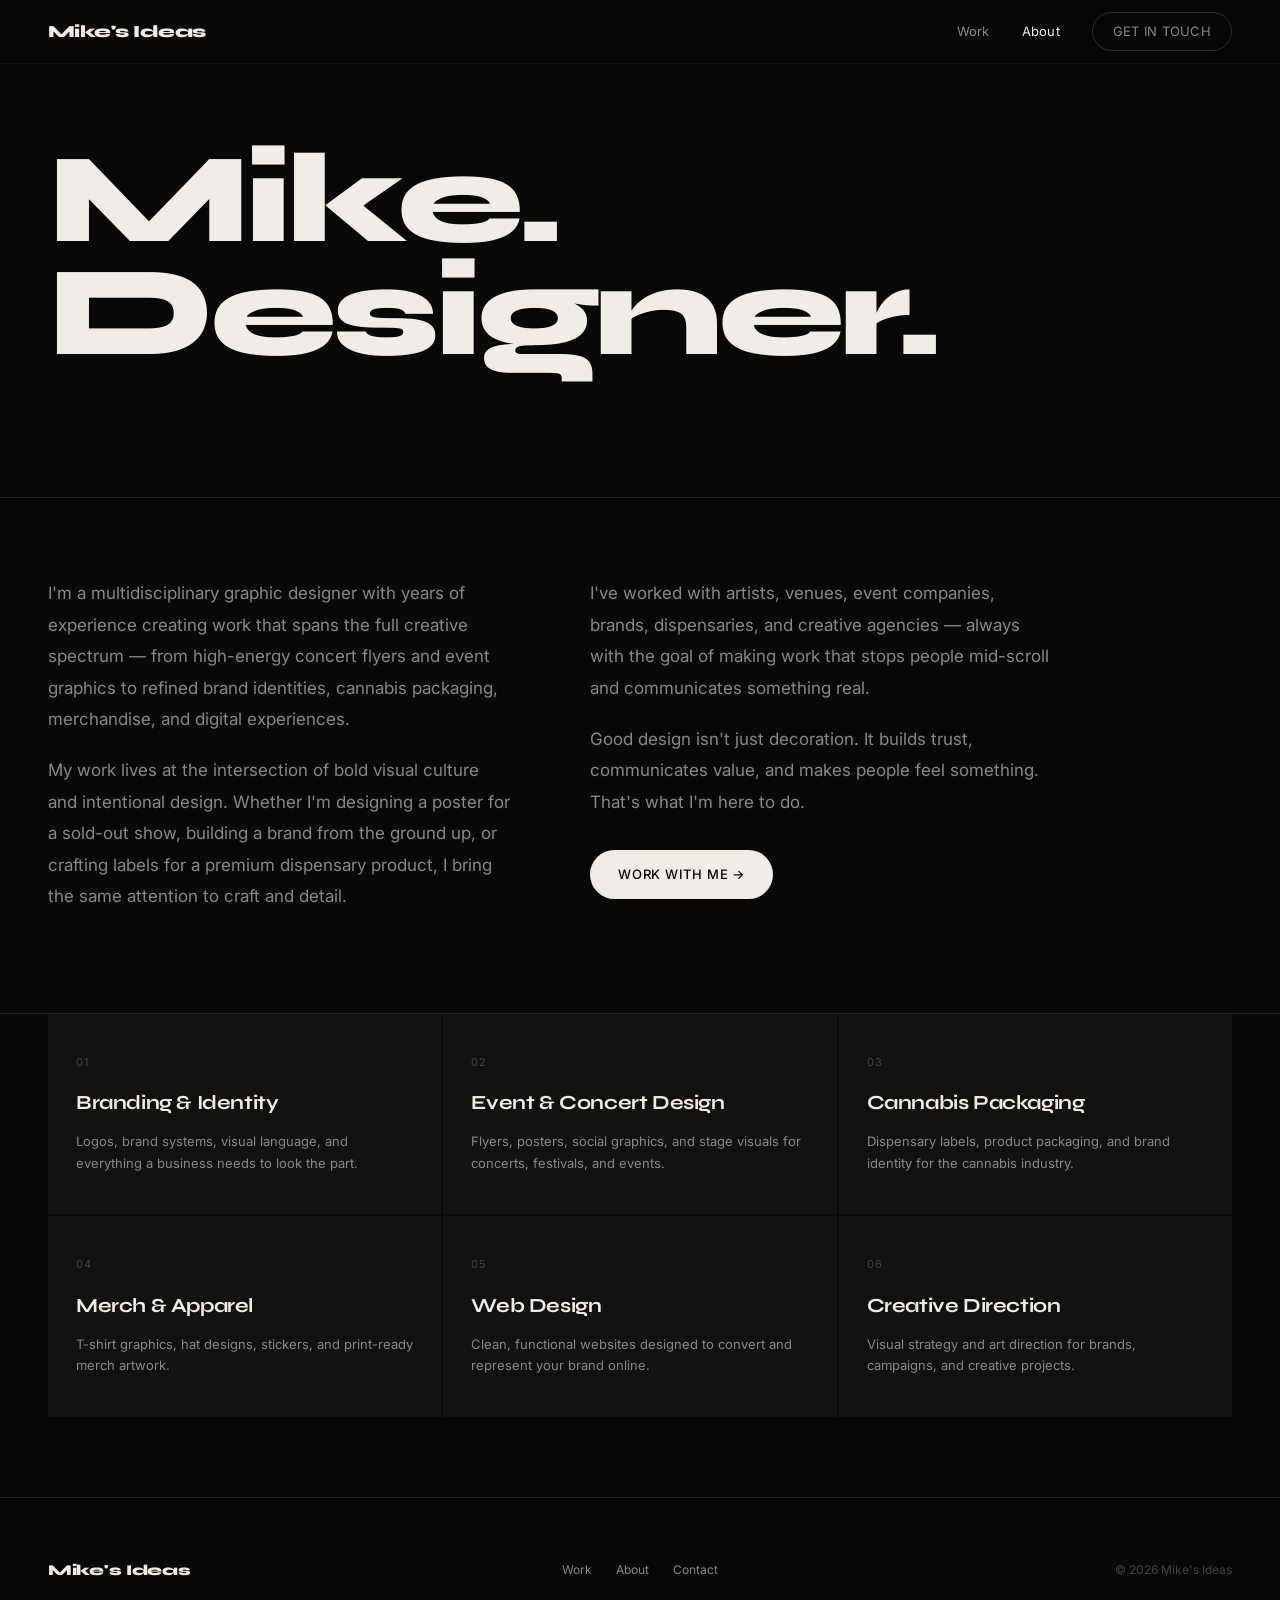
==== commit d7893990: "Premium redesign: hero, cat grid, masonry gallery, lightbox, about, contact" ====
--- a/about.html
+++ b/about.html
@@ -6,33 +6,109 @@
   <title>About — Mike's Ideas</title>
   <link rel="preconnect" href="https://fonts.googleapis.com" />
   <link rel="preconnect" href="https://fonts.gstatic.com" crossorigin />
-  <link href="https://fonts.googleapis.com/css2?family=Syne:wght@700;800&family=Inter:wght@300;400&display=swap" rel="stylesheet" />
+  <link href="https://fonts.googleapis.com/css2?family=Syne:wght@700;800&family=Inter:wght@300;400;500&display=swap" rel="stylesheet" />
   <link rel="stylesheet" href="css/style.css" />
 </head>
 <body>
 
-  <header class="header">
-    <a class="header-logo" href="index.html">Mike's Ideas</a>
-    <nav class="header-nav">
-      <a href="index.html">Work</a>
-      <a href="mailto:hello@mikesideas.com">Contact ↗</a>
-    </nav>
-  </header>
+  <nav class="nav">
+    <a class="nav-logo" href="index.html">Mike's Ideas</a>
+    <div class="nav-links">
+      <a href="work.html">Work</a>
+      <a href="about.html" class="active">About</a>
+      <a href="contact.html" class="nav-cta">Get in Touch</a>
+    </div>
+    <button class="nav-hamburger" id="hamburger" aria-label="Menu">
+      <span></span><span></span><span></span>
+    </button>
+  </nav>
 
-  <div class="about-page">
-    <h1>About<br>Mike.</h1>
-    <p>
-      I'm a graphic designer focused on branding, illustration, and visual identity.
-    </p>
-    <p>
-      I work with clients to create work that's distinctive, considered, and built to last.
-      Edit this text in <code>about.html</code>.
-    </p>
-    <div class="about-cta">
-      <span class="about-cta-label">Get in touch</span>
-      <a href="mailto:hello@mikesideas.com">hello@mikesideas.com ↗</a>
+  <div class="nav-mobile" id="navMobile">
+    <a href="index.html">Home</a>
+    <a href="work.html">Work</a>
+    <a href="about.html">About</a>
+    <a href="contact.html">Contact</a>
+  </div>
+
+  <!-- ─── About Hero ─── -->
+  <div class="about-hero">
+    <!-- UPDATE: Change your name or title here -->
+    <h1 class="about-hero-title">Mike.<br>Designer.</h1>
+  </div>
+
+  <!-- ─── Bio ─── -->
+  <div class="about-body">
+    <div>
+      <!-- UPDATE: Edit these bio paragraphs to match your story -->
+      <p>
+        I'm a multidisciplinary graphic designer with years of experience creating work that spans the full creative spectrum — from high-energy concert flyers and event graphics to refined brand identities, cannabis packaging, merchandise, and digital experiences.
+      </p>
+      <p>
+        My work lives at the intersection of bold visual culture and intentional design. Whether I'm designing a poster for a sold-out show, building a brand from the ground up, or crafting labels for a premium dispensary product, I bring the same attention to craft and detail.
+      </p>
+    </div>
+    <div>
+      <p>
+        I've worked with artists, venues, event companies, brands, dispensaries, and creative agencies — always with the goal of making work that stops people mid-scroll and communicates something real.
+      </p>
+      <p>
+        <!-- UPDATE: Add your personal touch or signature approach here -->
+        Good design isn't just decoration. It builds trust, communicates value, and makes people feel something. That's what I'm here to do.
+      </p>
+      <div style="margin-top: 32px;">
+        <a href="contact.html" class="btn btn-primary">Work With Me →</a>
+      </div>
     </div>
   </div>
 
+  <!-- ─── Services ─── -->
+  <div class="about-services">
+    <!-- UPDATE: Edit service names and descriptions below -->
+    <div class="service-item">
+      <div class="service-num">01</div>
+      <div class="service-name">Branding & Identity</div>
+      <p class="service-desc">Logos, brand systems, visual language, and everything a business needs to look the part.</p>
+    </div>
+    <div class="service-item">
+      <div class="service-num">02</div>
+      <div class="service-name">Event & Concert Design</div>
+      <p class="service-desc">Flyers, posters, social graphics, and stage visuals for concerts, festivals, and events.</p>
+    </div>
+    <div class="service-item">
+      <div class="service-num">03</div>
+      <div class="service-name">Cannabis Packaging</div>
+      <p class="service-desc">Dispensary labels, product packaging, and brand identity for the cannabis industry.</p>
+    </div>
+    <div class="service-item">
+      <div class="service-num">04</div>
+      <div class="service-name">Merch & Apparel</div>
+      <p class="service-desc">T-shirt graphics, hat designs, stickers, and print-ready merch artwork.</p>
+    </div>
+    <div class="service-item">
+      <div class="service-num">05</div>
+      <div class="service-name">Web Design</div>
+      <p class="service-desc">Clean, functional websites designed to convert and represent your brand online.</p>
+    </div>
+    <div class="service-item">
+      <div class="service-num">06</div>
+      <div class="service-name">Creative Direction</div>
+      <p class="service-desc">Visual strategy and art direction for brands, campaigns, and creative projects.</p>
+    </div>
+  </div>
+
+  <!-- ─── Footer ─── -->
+  <footer class="footer">
+    <span class="footer-logo">Mike's Ideas</span>
+    <nav class="footer-nav">
+      <a href="work.html">Work</a>
+      <a href="about.html">About</a>
+      <a href="contact.html">Contact</a>
+    </nav>
+    <div class="footer-right">
+      <p>© <span id="year"></span> Mike's Ideas</p>
+    </div>
+  </footer>
+
+  <script src="js/app.js"></script>
 </body>
 </html>
--- a/css/style.css
+++ b/css/style.css
@@ -1,300 +1,882 @@
-/* ─────────────────────────────────────────
-   Mike's Ideas — Editorial Portfolio
-   ───────────────────────────────────────── */
+/* =========================================================
+   MIKE'S IDEAS — Premium Portfolio
+   =========================================================
+   TABLE OF CONTENTS:
+   1. Variables & Reset
+   2. Typography
+   3. Navigation
+   4. Hero
+   5. Category Grid
+   6. Featured Work
+   7. About Teaser
+   8. Footer
+   9. Gallery / Work Page
+   10. Lightbox
+   11. About Page
+   12. Contact Page
+   13. Scroll Animations
+   14. Responsive
+   ========================================================= */
+
+
+/* ─────────────────────────────────────
+   1. VARIABLES & RESET
+   ───────────────────────────────────── */
 
 :root {
-  --bg:      #f0ede8;
-  --fg:      #0a0a0a;
-  --muted:   #999;
-  --border:  #dddad5;
-  --white:   #ffffff;
+  /* Colors */
+  --bg:           #080808;
+  --surface:      #111111;
+  --surface2:     #181818;
+  --border:       #222222;
+  --border-light: #2e2e2e;
+  --fg:           #f0ede8;
+  --fg-muted:     #888;
+  --fg-dim:       #444;
+
+  /* Accent gradient */
+  --accent:       #c8a96e;
+  --accent-grad:  linear-gradient(135deg, #d4a843 0%, #e07a4a 100%);
+
+  /* Fonts */
   --font-display: 'Syne', sans-serif;
   --font-body:    'Inter', sans-serif;
+
+  /* Spacing */
+  --nav-h:   64px;
+  --pad-x:   48px;
+  --pad-x-sm: 20px;
+
+  /* Transitions */
   --ease:    cubic-bezier(0.16, 1, 0.3, 1);
+  --ease-in: cubic-bezier(0.4, 0, 1, 1);
+  --fast:    0.2s;
+  --med:     0.4s;
+  --slow:    0.7s;
 }
 
 *, *::before, *::after { margin: 0; padding: 0; box-sizing: border-box; }
-html { font-size: 16px; }
+html { scroll-behavior: smooth; }
 
 body {
   background: var(--bg);
   color: var(--fg);
   font-family: var(--font-body);
+  font-size: 15px;
+  line-height: 1.6;
   -webkit-font-smoothing: antialiased;
-  min-height: 100vh;
+  overflow-x: hidden;
 }
 
 a { color: inherit; text-decoration: none; }
 img { display: block; max-width: 100%; }
 button { cursor: pointer; border: none; background: none; font: inherit; color: inherit; }
 
-
-/* ════════════════════════════════
-   HEADER
-   ════════════════════════════════ */
-
-.header {
+::selection { background: var(--accent); color: #000; }
+
+
+/* ─────────────────────────────────────
+   2. TYPOGRAPHY
+   ───────────────────────────────────── */
+
+.display {
+  font-family: var(--font-display);
+  font-weight: 800;
+  letter-spacing: -0.04em;
+  line-height: 0.9;
+}
+
+.label {
+  font-size: 11px;
+  letter-spacing: 0.12em;
+  text-transform: uppercase;
+  color: var(--fg-muted);
+}
+
+.btn {
+  display: inline-flex;
+  align-items: center;
+  gap: 8px;
+  padding: 14px 28px;
+  border-radius: 100px;
+  font-size: 13px;
+  letter-spacing: 0.06em;
+  text-transform: uppercase;
+  font-weight: 500;
+  transition: all var(--fast) ease;
+}
+
+.btn-primary {
+  background: var(--fg);
+  color: var(--bg);
+}
+
+.btn-primary:hover {
+  background: var(--accent);
+  transform: translateY(-2px);
+  box-shadow: 0 8px 32px rgba(212, 168, 67, 0.3);
+}
+
+.btn-ghost {
+  border: 1px solid var(--border-light);
+  color: var(--fg-muted);
+}
+
+.btn-ghost:hover {
+  border-color: var(--fg);
+  color: var(--fg);
+  transform: translateY(-2px);
+}
+
+
+/* ─────────────────────────────────────
+   3. NAVIGATION
+   ───────────────────────────────────── */
+
+.nav {
   position: fixed;
   top: 0; left: 0; right: 0;
   z-index: 100;
-  display: flex;
+  height: var(--nav-h);
+  display: flex;
+  align-items: center;
   justify-content: space-between;
-  align-items: center;
-  padding: 0 40px;
-  height: 60px;
-  background: rgba(240, 237, 232, 0.9);
-  backdrop-filter: blur(12px);
-  -webkit-backdrop-filter: blur(12px);
-  border-bottom: 1px solid var(--border);
-}
-
-.header-logo {
-  font-family: var(--font-display);
-  font-size: 16px;
+  padding: 0 var(--pad-x);
+  background: rgba(8, 8, 8, 0.85);
+  backdrop-filter: blur(20px);
+  -webkit-backdrop-filter: blur(20px);
+  border-bottom: 1px solid rgba(255,255,255,0.04);
+  transition: background var(--med) ease;
+}
+
+.nav-logo {
+  font-family: var(--font-display);
+  font-size: 17px;
   font-weight: 800;
-  letter-spacing: -0.02em;
-}
-
-.header-nav {
-  display: flex;
-  gap: 28px;
-}
-
-.header-nav a {
+  letter-spacing: -0.03em;
+  color: var(--fg);
+  transition: opacity var(--fast);
+}
+
+.nav-logo:hover { opacity: 0.6; }
+
+.nav-links {
+  display: flex;
+  align-items: center;
+  gap: 32px;
+}
+
+.nav-links a {
   font-size: 13px;
-  color: var(--muted);
-  transition: color 0.2s;
-  letter-spacing: 0.01em;
-}
-
-.header-nav a:hover { color: var(--fg); }
-
-
-/* ════════════════════════════════
-   HERO
-   ════════════════════════════════ */
-
-.hero {
-  padding: 140px 40px 60px;
-  border-bottom: 1px solid var(--border);
-}
-
-.hero-title {
-  font-family: var(--font-display);
-  font-size: clamp(60px, 11vw, 160px);
-  font-weight: 800;
-  line-height: 0.88;
-  letter-spacing: -0.04em;
-  display: flex;
-  flex-direction: column;
-  margin-bottom: 32px;
-}
-
-.hero-muted {
-  color: var(--muted);
-}
-
-.hero-desc {
-  font-size: 14px;
-  color: var(--muted);
-  letter-spacing: 0.05em;
-  text-transform: uppercase;
-}
-
-
-/* ════════════════════════════════
-   FILTERS
-   ════════════════════════════════ */
-
-.filters {
-  position: sticky;
-  top: 60px;
-  z-index: 90;
-  background: rgba(240, 237, 232, 0.92);
-  backdrop-filter: blur(12px);
-  -webkit-backdrop-filter: blur(12px);
-  border-bottom: 1px solid var(--border);
-  padding: 0 40px;
-  overflow-x: auto;
-  scrollbar-width: none;
-}
-
-.filters::-webkit-scrollbar { display: none; }
-
-.filters-inner {
-  display: flex;
-  gap: 0;
-  height: 48px;
-  align-items: center;
-  width: max-content;
-  min-width: 100%;
-}
-
-.filter-chip {
-  padding: 0 18px;
-  height: 100%;
+  color: var(--fg-muted);
+  letter-spacing: 0.02em;
+  transition: color var(--fast);
+}
+
+.nav-links a:hover { color: var(--fg); }
+.nav-links a.active { color: var(--fg); }
+
+.nav-cta {
+  padding: 8px 20px;
+  border: 1px solid var(--border-light);
+  border-radius: 100px;
   font-size: 12px;
   letter-spacing: 0.06em;
   text-transform: uppercase;
-  color: var(--muted);
-  border-right: 1px solid var(--border);
-  transition: color 0.2s, background 0.2s;
-  white-space: nowrap;
-}
-
-.filter-chip:first-child { border-left: 1px solid var(--border); }
-
-.filter-chip:hover { color: var(--fg); }
-
-.filter-chip.active {
-  color: var(--fg);
-  font-weight: 500;
-  background: rgba(0,0,0,0.04);
-}
-
-
-/* ════════════════════════════════
-   GRID
-   ════════════════════════════════ */
-
-.grid {
-  display: grid;
-  grid-template-columns: repeat(2, 1fr);
-  gap: 2px;
-  background: var(--border);
-  border-top: none;
-}
-
-.grid-item {
+  color: var(--fg-muted) !important;
+  transition: all var(--fast) ease !important;
+}
+
+.nav-cta:hover {
+  border-color: var(--accent) !important;
+  color: var(--accent) !important;
+}
+
+/* Mobile menu */
+.nav-hamburger {
+  display: none;
+  flex-direction: column;
+  gap: 5px;
+  padding: 8px;
+}
+
+.nav-hamburger span {
+  display: block;
+  width: 24px;
+  height: 1.5px;
+  background: var(--fg);
+  transition: all var(--med) var(--ease);
+}
+
+.nav-mobile {
+  display: none;
+  position: fixed;
+  inset: 0;
+  z-index: 99;
+  background: var(--bg);
+  padding: var(--nav-h) var(--pad-x-sm) 40px;
+  flex-direction: column;
+  justify-content: center;
+  gap: 4px;
+}
+
+.nav-mobile.open { display: flex; }
+
+.nav-mobile a {
+  font-family: var(--font-display);
+  font-size: clamp(36px, 10vw, 60px);
+  font-weight: 800;
+  letter-spacing: -0.03em;
+  color: var(--fg-dim);
+  padding: 8px 0;
+  border-bottom: 1px solid var(--border);
+  transition: color var(--fast);
+}
+
+.nav-mobile a:hover { color: var(--fg); }
+
+
+/* ─────────────────────────────────────
+   4. HERO
+   ───────────────────────────────────── */
+
+.hero {
+  min-height: 100vh;
+  padding: calc(var(--nav-h) + 60px) var(--pad-x) 80px;
+  display: flex;
+  flex-direction: column;
+  justify-content: flex-end;
   position: relative;
   overflow: hidden;
+}
+
+/* Subtle grid background */
+.hero::before {
+  content: '';
+  position: absolute;
+  inset: 0;
+  background-image:
+    linear-gradient(rgba(255,255,255,0.02) 1px, transparent 1px),
+    linear-gradient(90deg, rgba(255,255,255,0.02) 1px, transparent 1px);
+  background-size: 60px 60px;
+  mask-image: radial-gradient(ellipse 80% 80% at 50% 0%, black 40%, transparent 100%);
+  pointer-events: none;
+}
+
+/* Gradient blob */
+.hero::after {
+  content: '';
+  position: absolute;
+  top: -20%;
+  right: -10%;
+  width: 700px;
+  height: 700px;
+  background: radial-gradient(ellipse, rgba(200, 169, 110, 0.06) 0%, transparent 70%);
+  pointer-events: none;
+  animation: blob-float 8s ease-in-out infinite;
+}
+
+@keyframes blob-float {
+  0%, 100% { transform: translateY(0) scale(1); }
+  50%       { transform: translateY(-30px) scale(1.05); }
+}
+
+.hero-tag {
+  font-size: 11px;
+  letter-spacing: 0.2em;
+  text-transform: uppercase;
+  color: var(--accent);
+  margin-bottom: 28px;
+  opacity: 0;
+  transform: translateY(20px);
+  animation: fade-up 0.8s var(--ease) 0.2s forwards;
+}
+
+.hero-title {
+  font-family: var(--font-display);
+  font-size: clamp(72px, 12vw, 180px);
+  font-weight: 800;
+  line-height: 0.87;
+  letter-spacing: -0.04em;
+  margin-bottom: 40px;
+}
+
+.hero-title span {
+  display: block;
+  opacity: 0;
+  transform: translateY(40px);
+  animation: fade-up 0.9s var(--ease) forwards;
+}
+
+.hero-title span:nth-child(1) { animation-delay: 0.35s; }
+.hero-title span:nth-child(2) { animation-delay: 0.5s; }
+.hero-title span:nth-child(3) { animation-delay: 0.65s; color: var(--fg-dim); }
+
+.hero-bottom {
+  display: flex;
+  align-items: center;
+  justify-content: space-between;
+  opacity: 0;
+  transform: translateY(20px);
+  animation: fade-up 0.8s var(--ease) 0.9s forwards;
+}
+
+.hero-statement {
+  font-size: clamp(14px, 2vw, 18px);
+  color: var(--fg-muted);
+  max-width: 440px;
+  line-height: 1.6;
+}
+
+.hero-actions {
+  display: flex;
+  gap: 12px;
+  align-items: center;
+}
+
+/* Scroll indicator */
+.hero-scroll {
+  position: absolute;
+  bottom: 40px;
+  left: 50%;
+  transform: translateX(-50%);
+  display: flex;
+  flex-direction: column;
+  align-items: center;
+  gap: 8px;
+  opacity: 0;
+  animation: fade-up 1s var(--ease) 1.4s forwards;
+}
+
+.hero-scroll span {
+  font-size: 10px;
+  letter-spacing: 0.15em;
+  text-transform: uppercase;
+  color: var(--fg-dim);
+}
+
+.hero-scroll-line {
+  width: 1px;
+  height: 48px;
+  background: linear-gradient(to bottom, var(--border-light), transparent);
+  animation: scroll-line 2s ease-in-out 2s infinite;
+}
+
+@keyframes scroll-line {
+  0%   { transform: scaleY(1); transform-origin: top; }
+  50%  { transform: scaleY(0); transform-origin: top; }
+  51%  { transform: scaleY(0); transform-origin: bottom; }
+  100% { transform: scaleY(1); transform-origin: bottom; }
+}
+
+
+/* ─────────────────────────────────────
+   5. CATEGORY GRID
+   ───────────────────────────────────── */
+
+.section {
+  padding: 100px var(--pad-x);
+}
+
+.section-header {
+  display: flex;
+  align-items: baseline;
+  justify-content: space-between;
+  margin-bottom: 48px;
+}
+
+.section-title {
+  font-family: var(--font-display);
+  font-size: clamp(32px, 5vw, 56px);
+  font-weight: 800;
+  letter-spacing: -0.03em;
+}
+
+.section-link {
+  font-size: 13px;
+  color: var(--fg-muted);
+  letter-spacing: 0.05em;
+  display: flex;
+  align-items: center;
+  gap: 6px;
+  transition: color var(--fast), gap var(--fast);
+}
+
+.section-link:hover {
+  color: var(--fg);
+  gap: 10px;
+}
+
+/* Category Cards Grid */
+.cat-grid {
+  display: grid;
+  grid-template-columns: repeat(3, 1fr);
+  gap: 16px;
+}
+
+.cat-card {
+  position: relative;
+  overflow: hidden;
+  border-radius: 8px;
+  background: var(--surface);
   cursor: pointer;
-  background: var(--bg);
-  aspect-ratio: unset;
-}
-
-.grid-item img {
+  aspect-ratio: 4/3;
+  display: block;
+}
+
+.cat-card:nth-child(1),
+.cat-card:nth-child(2) {
+  grid-column: span 1;
+}
+
+/* Make first card larger */
+.cat-card:first-child {
+  grid-column: span 2;
+  aspect-ratio: 16/9;
+}
+
+.cat-card-img {
   width: 100%;
   height: 100%;
   object-fit: cover;
-  display: block;
-  transition: transform 0.7s var(--ease), opacity 0.4s ease;
-  opacity: 0;
-  min-height: 280px;
-}
-
-.grid-item img.loaded { opacity: 1; }
-
-.grid-item:hover img { transform: scale(1.04); }
-
-/* Every 5th item spans both columns (featured) */
-.grid-item:nth-child(5n) {
-  grid-column: span 2;
-}
-
-.grid-item:nth-child(5n) img {
-  min-height: 420px;
-  max-height: 560px;
-}
-
-/* Overlay on hover */
-.grid-overlay {
+  transition: transform var(--slow) var(--ease), filter var(--slow) ease;
+  filter: brightness(0.6);
+}
+
+.cat-card:hover .cat-card-img {
+  transform: scale(1.06);
+  filter: brightness(0.4);
+}
+
+/* Gradient overlay */
+.cat-card::after {
+  content: '';
   position: absolute;
   inset: 0;
-  background: rgba(10,10,10,0);
-  transition: background 0.4s ease;
-  display: flex;
-  flex-direction: column;
-  justify-content: flex-end;
+  background: linear-gradient(to top, rgba(0,0,0,0.8) 0%, rgba(0,0,0,0.1) 60%, transparent 100%);
+  pointer-events: none;
+}
+
+.cat-card-info {
+  position: absolute;
+  bottom: 0;
+  left: 0; right: 0;
   padding: 28px;
-}
-
-.grid-item:hover .grid-overlay {
-  background: rgba(10,10,10,0.55);
-}
-
-.grid-overlay-text {
+  z-index: 2;
+}
+
+.cat-card-label {
+  font-size: 10px;
+  letter-spacing: 0.14em;
+  text-transform: uppercase;
+  color: var(--accent);
+  margin-bottom: 6px;
+  opacity: 0;
   transform: translateY(8px);
-  opacity: 0;
-  transition: transform 0.4s var(--ease), opacity 0.4s ease;
-}
-
-.grid-item:hover .grid-overlay-text {
+  transition: all var(--med) var(--ease);
+}
+
+.cat-card:hover .cat-card-label {
+  opacity: 1;
   transform: translateY(0);
-  opacity: 1;
-}
-
-.grid-item-title {
-  font-family: var(--font-display);
-  font-size: 22px;
+}
+
+.cat-card-name {
+  font-family: var(--font-display);
+  font-size: clamp(18px, 2.5vw, 28px);
   font-weight: 700;
   letter-spacing: -0.02em;
   color: #fff;
   line-height: 1.1;
-  margin-bottom: 4px;
-}
-
-.grid-item-cat {
-  font-size: 11px;
+  margin-bottom: 8px;
+  transform: translateY(0);
+  transition: transform var(--med) var(--ease);
+}
+
+.cat-card:hover .cat-card-name {
+  transform: translateY(-4px);
+}
+
+.cat-card-desc {
+  font-size: 13px;
+  color: rgba(255,255,255,0.55);
+  max-width: 340px;
+  line-height: 1.5;
+  opacity: 0;
+  transform: translateY(8px);
+  transition: all var(--med) var(--ease) 0.05s;
+}
+
+.cat-card:hover .cat-card-desc {
+  opacity: 1;
+  transform: translateY(0);
+}
+
+/* Placeholder for empty categories */
+.cat-card-placeholder {
+  width: 100%;
+  height: 100%;
+  background: var(--surface2);
+  display: flex;
+  align-items: center;
+  justify-content: center;
+}
+
+.cat-card-placeholder span {
+  font-size: 32px;
+  opacity: 0.15;
+}
+
+
+/* ─────────────────────────────────────
+   6. FEATURED WORK (Homepage)
+   ───────────────────────────────────── */
+
+.featured-grid {
+  display: grid;
+  grid-template-columns: repeat(3, 1fr);
+  gap: 12px;
+}
+
+.featured-item {
+  position: relative;
+  overflow: hidden;
+  border-radius: 6px;
+  background: var(--surface);
+  cursor: pointer;
+  aspect-ratio: 3/4;
+}
+
+.featured-item:nth-child(2) {
+  margin-top: 40px;
+}
+
+.featured-item:nth-child(3) {
+  margin-top: -20px;
+}
+
+.featured-item img {
+  width: 100%;
+  height: 100%;
+  object-fit: cover;
+  transition: transform var(--slow) var(--ease), opacity 0.4s;
+  opacity: 0;
+}
+
+.featured-item img.loaded { opacity: 1; }
+.featured-item:hover img { transform: scale(1.05); }
+
+.featured-overlay {
+  position: absolute;
+  inset: 0;
+  background: rgba(8,8,8,0);
+  transition: background var(--med) ease;
+  display: flex;
+  align-items: flex-end;
+  padding: 20px;
+}
+
+.featured-item:hover .featured-overlay {
+  background: rgba(8,8,8,0.6);
+}
+
+.featured-text {
+  opacity: 0;
+  transform: translateY(8px);
+  transition: all var(--med) var(--ease);
+}
+
+.featured-item:hover .featured-text {
+  opacity: 1;
+  transform: translateY(0);
+}
+
+.featured-title {
+  font-family: var(--font-display);
+  font-size: 16px;
+  font-weight: 700;
+  letter-spacing: -0.01em;
+  color: #fff;
+  margin-bottom: 2px;
+}
+
+.featured-cat {
+  font-size: 10px;
   text-transform: uppercase;
   letter-spacing: 0.1em;
-  color: rgba(255,255,255,0.6);
-}
-
-.empty-state {
+  color: var(--accent);
+}
+
+
+/* ─────────────────────────────────────
+   7. ABOUT TEASER
+   ───────────────────────────────────── */
+
+.about-teaser {
+  padding: 100px var(--pad-x);
+  border-top: 1px solid var(--border);
+  display: grid;
+  grid-template-columns: 1fr 1fr;
+  gap: 80px;
+  align-items: center;
+}
+
+.about-teaser-title {
+  font-family: var(--font-display);
+  font-size: clamp(36px, 5vw, 72px);
+  font-weight: 800;
+  letter-spacing: -0.04em;
+  line-height: 0.92;
+  margin-bottom: 32px;
+}
+
+.about-teaser-text {
+  font-size: 17px;
+  color: var(--fg-muted);
+  line-height: 1.8;
+  margin-bottom: 16px;
+}
+
+.about-teaser-tags {
+  display: flex;
+  flex-wrap: wrap;
+  gap: 8px;
+  margin-top: 28px;
+}
+
+.tag {
+  font-size: 11px;
+  letter-spacing: 0.06em;
+  text-transform: uppercase;
+  padding: 6px 14px;
+  border: 1px solid var(--border-light);
+  border-radius: 100px;
+  color: var(--fg-muted);
+}
+
+
+/* ─────────────────────────────────────
+   8. FOOTER
+   ───────────────────────────────────── */
+
+.footer {
+  padding: 60px var(--pad-x);
+  border-top: 1px solid var(--border);
+  display: grid;
+  grid-template-columns: 1fr auto 1fr;
+  align-items: center;
+  gap: 40px;
+}
+
+.footer-logo {
+  font-family: var(--font-display);
+  font-size: 15px;
+  font-weight: 800;
+  letter-spacing: -0.02em;
+}
+
+.footer-nav {
+  display: flex;
+  gap: 24px;
+}
+
+.footer-nav a {
+  font-size: 12px;
+  color: var(--fg-muted);
+  transition: color var(--fast);
+}
+
+.footer-nav a:hover { color: var(--fg); }
+
+.footer-right {
+  text-align: right;
+  font-size: 12px;
+  color: var(--fg-dim);
+}
+
+
+/* ─────────────────────────────────────
+   9. GALLERY / WORK PAGE
+   ───────────────────────────────────── */
+
+.page-header {
+  padding: calc(var(--nav-h) + 60px) var(--pad-x) 0;
+}
+
+.page-title {
+  font-family: var(--font-display);
+  font-size: clamp(48px, 8vw, 120px);
+  font-weight: 800;
+  letter-spacing: -0.04em;
+  line-height: 0.9;
+  margin-bottom: 48px;
+}
+
+/* Filter Bar */
+.filter-bar {
+  position: sticky;
+  top: var(--nav-h);
+  z-index: 90;
+  background: rgba(8,8,8,0.9);
+  backdrop-filter: blur(20px);
+  -webkit-backdrop-filter: blur(20px);
+  border-bottom: 1px solid var(--border);
+  padding: 0 var(--pad-x);
+  overflow-x: auto;
+  scrollbar-width: none;
+}
+
+.filter-bar::-webkit-scrollbar { display: none; }
+
+.filter-bar-inner {
+  display: flex;
+  height: 52px;
+  align-items: center;
+  gap: 0;
+  width: max-content;
+  min-width: 100%;
+}
+
+.filter-btn {
+  height: 100%;
+  padding: 0 20px;
+  font-size: 12px;
+  letter-spacing: 0.08em;
+  text-transform: uppercase;
+  color: var(--fg-muted);
+  border-right: 1px solid var(--border);
+  white-space: nowrap;
+  transition: color var(--fast), background var(--fast);
+  position: relative;
+}
+
+.filter-btn:first-child { border-left: 1px solid var(--border); }
+
+.filter-btn::after {
+  content: '';
+  position: absolute;
+  bottom: 0;
+  left: 0; right: 0;
+  height: 2px;
+  background: var(--accent);
+  transform: scaleX(0);
+  transition: transform var(--fast) var(--ease);
+}
+
+.filter-btn:hover { color: var(--fg); }
+
+.filter-btn.active {
+  color: var(--fg);
+  background: rgba(255,255,255,0.03);
+}
+
+.filter-btn.active::after {
+  transform: scaleX(1);
+}
+
+/* Masonry Gallery */
+.gallery {
+  padding: 32px var(--pad-x) 100px;
+  columns: 3;
+  column-gap: 12px;
+}
+
+.gallery-item {
+  break-inside: avoid;
+  margin-bottom: 12px;
+  position: relative;
+  overflow: hidden;
+  border-radius: 6px;
+  cursor: pointer;
+  background: var(--surface);
+}
+
+.gallery-item img {
+  width: 100%;
+  height: auto;
+  display: block;
+  transition: transform var(--slow) var(--ease), opacity 0.5s ease;
+  opacity: 0;
+  min-height: 200px;
+}
+
+.gallery-item img.loaded { opacity: 1; }
+.gallery-item:hover img { transform: scale(1.04); }
+
+.gallery-overlay {
+  position: absolute;
+  inset: 0;
+  background: linear-gradient(to top, rgba(0,0,0,0.75) 0%, transparent 50%);
+  opacity: 0;
+  transition: opacity var(--med) ease;
+  display: flex;
+  flex-direction: column;
+  justify-content: flex-end;
+  padding: 20px;
+}
+
+.gallery-item:hover .gallery-overlay { opacity: 1; }
+
+.gallery-item-title {
+  font-family: var(--font-display);
+  font-size: 16px;
+  font-weight: 700;
+  letter-spacing: -0.01em;
+  color: #fff;
+  transform: translateY(6px);
+  transition: transform var(--med) var(--ease);
+  margin-bottom: 2px;
+}
+
+.gallery-item-cat {
+  font-size: 10px;
+  text-transform: uppercase;
+  letter-spacing: 0.1em;
+  color: var(--accent);
+  opacity: 0;
+  transform: translateY(6px);
+  transition: all var(--med) var(--ease) 0.04s;
+}
+
+.gallery-item:hover .gallery-item-title { transform: translateY(0); }
+.gallery-item:hover .gallery-item-cat { opacity: 1; transform: translateY(0); }
+
+.gallery-empty {
+  column-span: all;
   text-align: center;
-  padding: 100px 40px;
-  color: var(--muted);
+  padding: 80px 0;
+  color: var(--fg-muted);
   font-size: 14px;
-  grid-column: span 2;
-}
-
-
-/* ════════════════════════════════
-   FOOTER
-   ════════════════════════════════ */
-
-.footer {
-  display: flex;
-  justify-content: space-between;
-  align-items: center;
-  padding: 28px 40px;
-  border-top: 1px solid var(--border);
+}
+
+/* Results count */
+.gallery-count {
+  padding: 16px var(--pad-x) 0;
   font-size: 12px;
-  color: var(--muted);
-  margin-top: 2px;
-}
-
-.footer-links {
-  display: flex;
-  gap: 24px;
-}
-
-.footer-links a {
-  color: var(--muted);
-  transition: color 0.2s;
-}
-
-.footer-links a:hover { color: var(--fg); }
-
-
-/* ════════════════════════════════
-   LIGHTBOX
-   ════════════════════════════════ */
+  color: var(--fg-dim);
+  letter-spacing: 0.05em;
+}
+
+
+/* ─────────────────────────────────────
+   10. LIGHTBOX
+   ───────────────────────────────────── */
 
 .lightbox {
   position: fixed;
   inset: 0;
-  z-index: 300;
-  background: rgba(10, 10, 10, 0.97);
+  z-index: 500;
   display: flex;
   flex-direction: column;
   align-items: center;
   justify-content: center;
-  gap: 20px;
+  background: rgba(4, 4, 4, 0.97);
+  backdrop-filter: blur(12px);
+  -webkit-backdrop-filter: blur(12px);
   opacity: 0;
   pointer-events: none;
-  transition: opacity 0.3s ease;
+  transition: opacity var(--med) ease;
+  gap: 0;
 }
 
 .lightbox.open {
@@ -302,155 +884,352 @@
   pointer-events: all;
 }
 
+/* Top bar */
+.lb-topbar {
+  position: fixed;
+  top: 0; left: 0; right: 0;
+  height: 64px;
+  display: flex;
+  align-items: center;
+  justify-content: space-between;
+  padding: 0 28px;
+  z-index: 510;
+}
+
+.lb-counter {
+  font-size: 12px;
+  color: var(--fg-dim);
+  letter-spacing: 0.06em;
+}
+
+.lb-close {
+  width: 40px; height: 40px;
+  display: flex; align-items: center; justify-content: center;
+  border-radius: 50%;
+  font-size: 18px;
+  color: var(--fg-muted);
+  transition: all var(--fast) ease;
+}
+
+.lb-close:hover {
+  color: var(--fg);
+  background: rgba(255,255,255,0.08);
+}
+
+/* Image stage */
 .lb-stage {
-  display: flex;
-  align-items: center;
-  justify-content: center;
   max-width: 90vw;
   max-height: 78vh;
+  display: flex;
+  align-items: center;
+  justify-content: center;
 }
 
 .lb-img {
   max-width: 88vw;
   max-height: 76vh;
   object-fit: contain;
-  border-radius: 2px;
+  border-radius: 4px;
+  box-shadow: 0 40px 120px rgba(0,0,0,0.7);
   transition: opacity 0.25s ease;
-  box-shadow: 0 32px 80px rgba(0,0,0,0.5);
-}
-
-.lb-meta {
-  display: flex;
-  align-items: baseline;
-  gap: 12px;
-  color: #fff;
+}
+
+/* Info bar */
+.lb-infobar {
+  position: fixed;
+  bottom: 0; left: 0; right: 0;
+  padding: 20px 28px 28px;
+  display: flex;
+  align-items: center;
+  justify-content: space-between;
+  background: linear-gradient(to top, rgba(4,4,4,0.9) 0%, transparent 100%);
+}
+
+.lb-info {
+  display: flex;
+  flex-direction: column;
+  gap: 3px;
+}
+
+.lb-title {
+  font-family: var(--font-display);
+  font-size: 18px;
+  font-weight: 700;
+  letter-spacing: -0.01em;
+  color: var(--fg);
 }
 
 .lb-cat {
   font-size: 10px;
   text-transform: uppercase;
   letter-spacing: 0.12em;
-  color: #666;
-}
-
-.lb-title {
-  font-family: var(--font-display);
-  font-size: 18px;
-  font-weight: 700;
-  letter-spacing: -0.01em;
-}
-
-.lb-desc {
-  font-size: 13px;
-  color: #666;
-}
-
-/* Controls */
-.lb-close {
-  position: fixed;
-  top: 20px; right: 24px;
-  font-size: 20px;
-  color: #555;
-  width: 44px; height: 44px;
-  display: flex; align-items: center; justify-content: center;
-  border-radius: 50%;
-  transition: color 0.2s, background 0.2s;
-  z-index: 310;
-}
-
-.lb-close:hover {
-  color: #fff;
-  background: rgba(255,255,255,0.08);
-}
-
+  color: var(--accent);
+}
+
+/* Navigation arrows */
 .lb-arrow {
   position: fixed;
   top: 50%;
   transform: translateY(-50%);
-  font-size: 36px;
-  color: #444;
-  padding: 16px;
-  transition: color 0.2s;
-  z-index: 310;
-  line-height: 1;
-  user-select: none;
-}
-
-.lb-prev { left: 8px; }
-.lb-next { right: 8px; }
-.lb-arrow:hover { color: #fff; }
-
-
-/* ════════════════════════════════
-   ABOUT
-   ════════════════════════════════ */
-
-.about-page {
-  padding: 130px 40px 80px;
-  max-width: 760px;
-}
-
-.about-page h1 {
-  font-family: var(--font-display);
-  font-size: clamp(48px, 8vw, 110px);
+  width: 52px; height: 52px;
+  display: flex; align-items: center; justify-content: center;
+  border-radius: 50%;
+  background: rgba(255,255,255,0.05);
+  border: 1px solid rgba(255,255,255,0.08);
+  font-size: 20px;
+  color: var(--fg-muted);
+  transition: all var(--fast) ease;
+  z-index: 510;
+}
+
+.lb-prev { left: 16px; }
+.lb-next { right: 16px; }
+
+.lb-arrow:hover {
+  background: rgba(255,255,255,0.1);
+  color: var(--fg);
+  border-color: rgba(255,255,255,0.2);
+}
+
+
+/* ─────────────────────────────────────
+   11. ABOUT PAGE
+   ───────────────────────────────────── */
+
+.about-hero {
+  padding: calc(var(--nav-h) + 80px) var(--pad-x) 80px;
+  border-bottom: 1px solid var(--border);
+}
+
+.about-hero-title {
+  font-family: var(--font-display);
+  font-size: clamp(56px, 10vw, 140px);
   font-weight: 800;
   letter-spacing: -0.04em;
-  line-height: 0.9;
-  margin-bottom: 52px;
-}
-
-.about-page p {
-  font-size: 18px;
-  line-height: 1.8;
-  color: #555;
+  line-height: 0.88;
+  margin-bottom: 48px;
+}
+
+.about-body {
+  padding: 80px var(--pad-x);
+  display: grid;
+  grid-template-columns: 1fr 1fr;
+  gap: 80px;
+  max-width: 1100px;
+}
+
+.about-body p {
+  font-size: 17px;
+  color: var(--fg-muted);
+  line-height: 1.85;
   margin-bottom: 20px;
-  max-width: 560px;
-}
-
-.about-cta {
-  margin-top: 60px;
-  padding-top: 36px;
+}
+
+.about-services {
+  padding: 0 var(--pad-x) 80px;
+  display: grid;
+  grid-template-columns: repeat(3, 1fr);
+  gap: 2px;
   border-top: 1px solid var(--border);
 }
 
-.about-cta-label {
+.service-item {
+  padding: 40px 28px;
+  background: var(--surface);
+}
+
+.service-num {
   font-size: 11px;
+  letter-spacing: 0.1em;
+  color: var(--fg-dim);
+  margin-bottom: 16px;
+}
+
+.service-name {
+  font-family: var(--font-display);
+  font-size: 20px;
+  font-weight: 700;
+  letter-spacing: -0.02em;
+  margin-bottom: 12px;
+}
+
+.service-desc {
+  font-size: 13px;
+  color: var(--fg-muted);
+  line-height: 1.65;
+}
+
+
+/* ─────────────────────────────────────
+   12. CONTACT PAGE
+   ───────────────────────────────────── */
+
+.contact-hero {
+  padding: calc(var(--nav-h) + 80px) var(--pad-x) 80px;
+}
+
+.contact-hero-title {
+  font-family: var(--font-display);
+  font-size: clamp(56px, 10vw, 140px);
+  font-weight: 800;
+  letter-spacing: -0.04em;
+  line-height: 0.88;
+  margin-bottom: 32px;
+}
+
+.contact-email {
+  font-family: var(--font-display);
+  font-size: clamp(24px, 4vw, 52px);
+  font-weight: 700;
+  letter-spacing: -0.02em;
+  color: var(--accent);
+  display: inline-block;
+  transition: opacity var(--fast);
+  margin-bottom: 60px;
+}
+
+.contact-email:hover { opacity: 0.7; }
+
+.contact-grid {
+  display: grid;
+  grid-template-columns: repeat(3, 1fr);
+  gap: 2px;
+  margin-top: 0;
+}
+
+.contact-item {
+  padding: 40px;
+  background: var(--surface);
+}
+
+.contact-item-label {
+  font-size: 10px;
   letter-spacing: 0.12em;
   text-transform: uppercase;
-  color: var(--muted);
-  display: block;
+  color: var(--fg-dim);
   margin-bottom: 12px;
 }
 
-.about-cta a {
-  font-family: var(--font-display);
-  font-size: clamp(28px, 5vw, 56px);
+.contact-item-value {
+  font-family: var(--font-display);
+  font-size: 22px;
+  font-weight: 700;
+  letter-spacing: -0.02em;
+  transition: color var(--fast);
+}
+
+.contact-item a:hover { color: var(--accent); }
+
+.contact-services {
+  padding: 80px var(--pad-x);
+  border-top: 1px solid var(--border);
+}
+
+.contact-services-title {
+  font-family: var(--font-display);
+  font-size: 32px;
   font-weight: 800;
   letter-spacing: -0.03em;
-  color: var(--fg);
-  transition: opacity 0.2s;
-  display: inline-block;
-}
-
-.about-cta a:hover { opacity: 0.4; }
-
-
-/* ════════════════════════════════
-   RESPONSIVE
-   ════════════════════════════════ */
-
-@media (max-width: 900px) {
-  .grid { grid-template-columns: repeat(2, 1fr); }
-}
-
-@media (max-width: 600px) {
-  .header { padding: 0 20px; }
-  .hero { padding: 110px 20px 40px; }
-  .filters { padding: 0 20px; }
-  .footer { padding: 24px 20px; flex-direction: column; gap: 12px; text-align: center; }
-
-  .grid { grid-template-columns: 1fr; }
-  .grid-item:nth-child(5n) { grid-column: span 1; }
-
-  .lb-arrow { font-size: 28px; padding: 10px; }
-}
+  margin-bottom: 24px;
+}
+
+.contact-services-list {
+  display: flex;
+  flex-wrap: wrap;
+  gap: 10px;
+}
+
+.service-tag {
+  padding: 10px 20px;
+  border: 1px solid var(--border-light);
+  border-radius: 100px;
+  font-size: 13px;
+  color: var(--fg-muted);
+  transition: all var(--fast);
+}
+
+.service-tag:hover {
+  border-color: var(--accent);
+  color: var(--accent);
+}
+
+
+/* ─────────────────────────────────────
+   13. SCROLL ANIMATIONS
+   ───────────────────────────────────── */
+
+@keyframes fade-up {
+  to { opacity: 1; transform: translateY(0); }
+}
+
+.reveal {
+  opacity: 0;
+  transform: translateY(32px);
+  transition: opacity 0.7s var(--ease), transform 0.7s var(--ease);
+}
+
+.reveal.visible {
+  opacity: 1;
+  transform: translateY(0);
+}
+
+.reveal-delay-1 { transition-delay: 0.1s; }
+.reveal-delay-2 { transition-delay: 0.2s; }
+.reveal-delay-3 { transition-delay: 0.3s; }
+
+
+/* ─────────────────────────────────────
+   14. RESPONSIVE
+   ───────────────────────────────────── */
+
+@media (max-width: 1100px) {
+  :root { --pad-x: 32px; }
+  .cat-grid { grid-template-columns: repeat(2, 1fr); }
+  .cat-card:first-child { grid-column: span 2; }
+  .featured-grid { grid-template-columns: repeat(2, 1fr); }
+  .featured-item:nth-child(3) { display: none; }
+  .gallery { columns: 2; }
+  .footer { grid-template-columns: 1fr 1fr; }
+  .footer-logo { grid-column: span 2; }
+}
+
+@media (max-width: 768px) {
+  :root { --pad-x: var(--pad-x-sm); --nav-h: 56px; }
+
+  .nav-links { display: none; }
+  .nav-hamburger { display: flex; }
+
+  .hero { padding-bottom: 60px; }
+  .hero-bottom { flex-direction: column; align-items: flex-start; gap: 24px; }
+
+  .cat-grid { grid-template-columns: 1fr; }
+  .cat-card:first-child { grid-column: span 1; }
+
+  .featured-grid { grid-template-columns: 1fr; }
+  .featured-item { margin-top: 0 !important; }
+  .featured-item:nth-child(3) { display: block; }
+
+  .about-teaser { grid-template-columns: 1fr; gap: 40px; }
+  .about-body { grid-template-columns: 1fr; gap: 0; }
+  .about-services { grid-template-columns: 1fr; }
+  .contact-grid { grid-template-columns: 1fr; }
+
+  .gallery { columns: 2; column-gap: 8px; }
+  .gallery-item { margin-bottom: 8px; }
+  .gallery { padding-left: var(--pad-x-sm); padding-right: var(--pad-x-sm); }
+  .filter-bar { padding: 0 var(--pad-x-sm); }
+
+  .footer { grid-template-columns: 1fr; text-align: center; }
+  .footer-logo { grid-column: span 1; }
+  .footer-nav { justify-content: center; }
+  .footer-right { text-align: center; }
+
+  .lb-arrow { width: 40px; height: 40px; font-size: 16px; }
+  .lb-prev { left: 8px; }
+  .lb-next { right: 8px; }
+}
+
+@media (max-width: 480px) {
+  .gallery { columns: 1; }
+  .cat-grid { gap: 10px; }
+}
